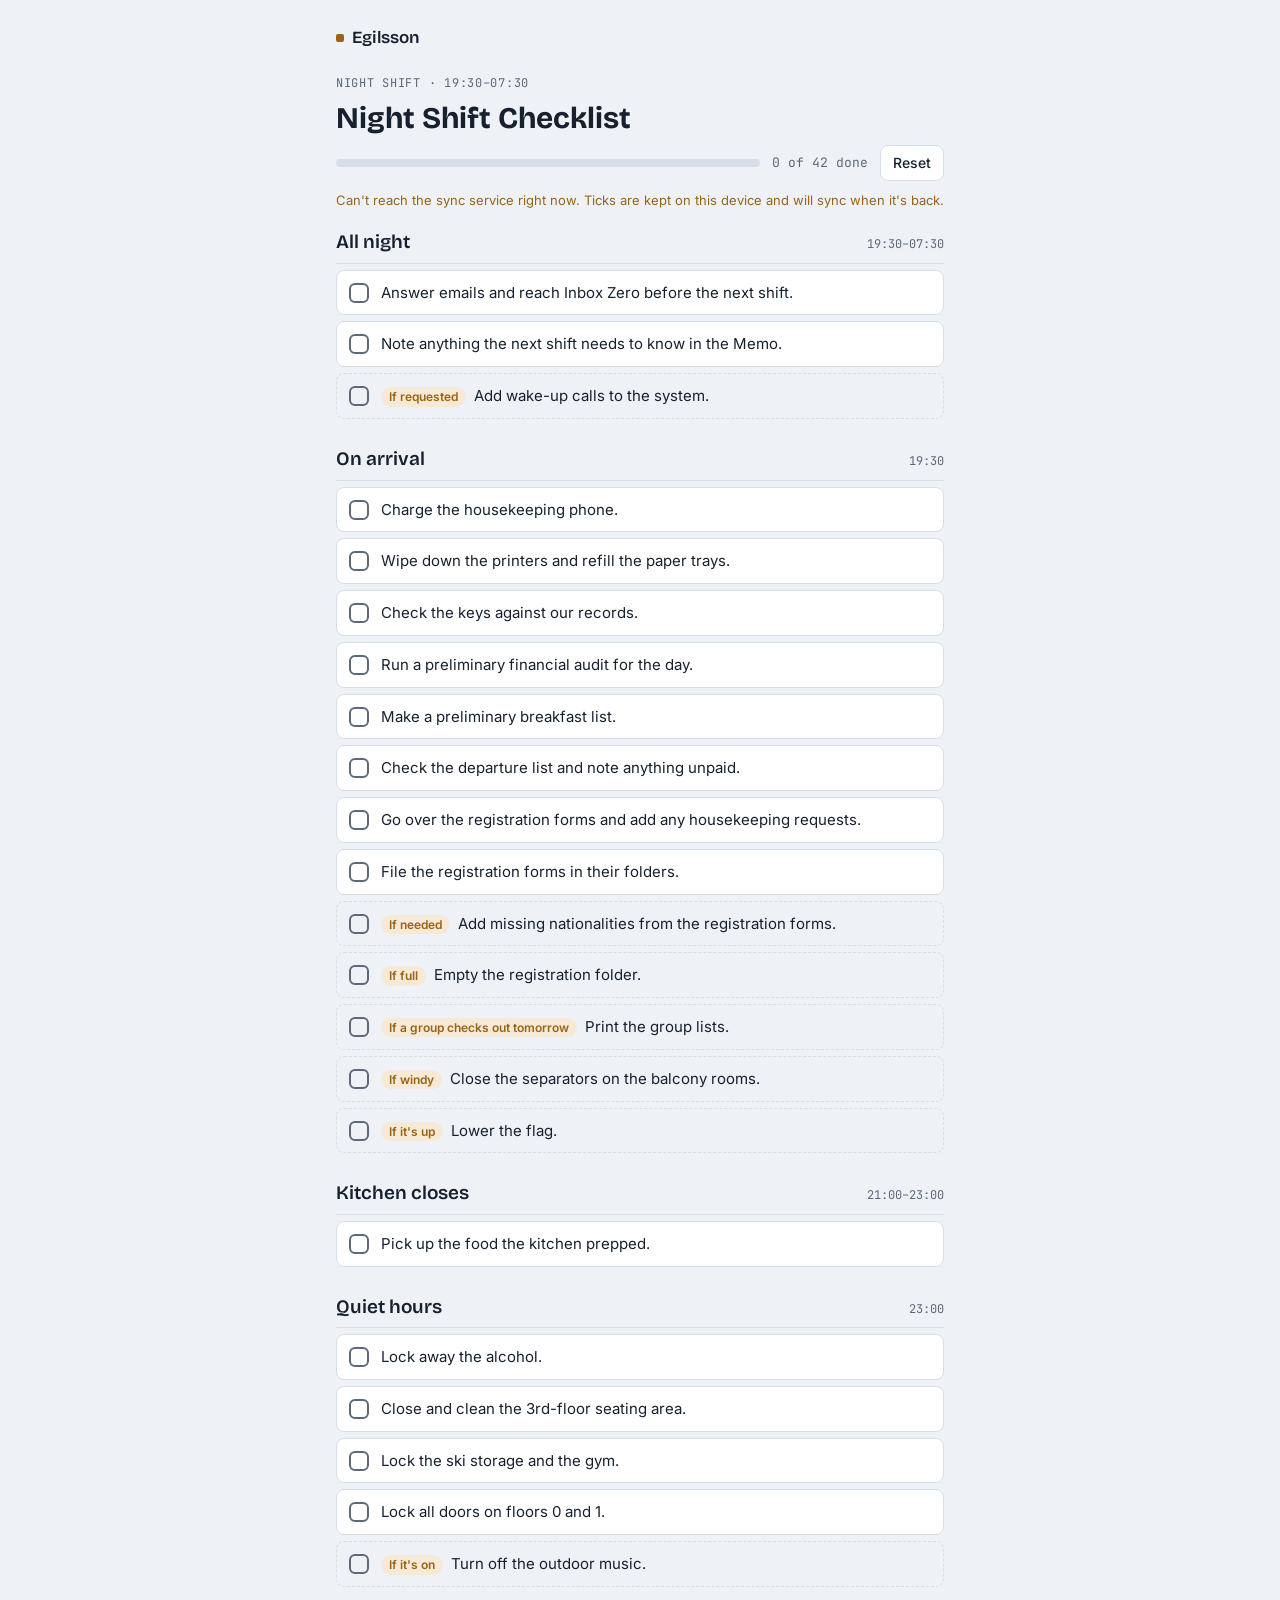
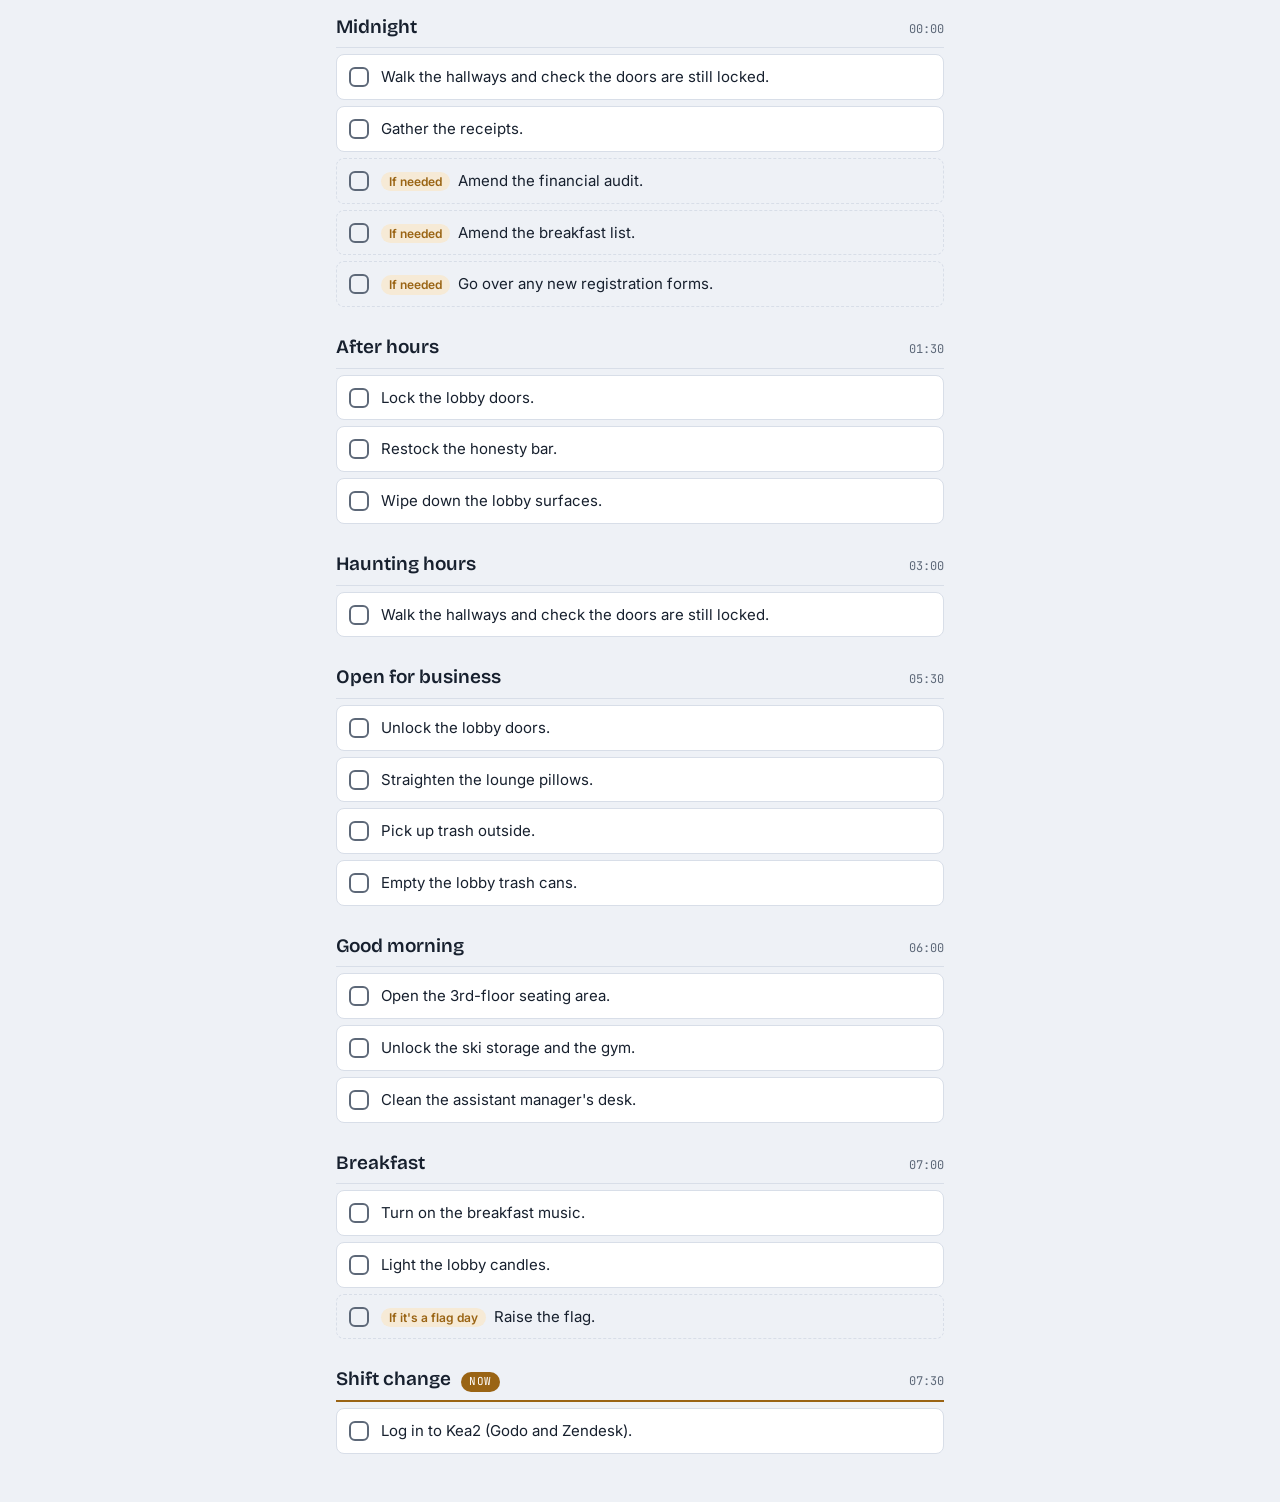
==== checklist/index.html @ 0e67aeb6 "Create index.html" ====
<!doctype html>
<html lang="en">
<head>
<meta charset="utf-8">
<meta name="viewport" content="width=device-width, initial-scale=1, viewport-fit=cover">
<title>Egilsson - Checklist</title>
<meta name="theme-color" content="#eef1f6" media="(prefers-color-scheme: light)">
<meta name="theme-color" content="#0f1521" media="(prefers-color-scheme: dark)">
<link rel="icon" type="image/png" sizes="32x32" href="../assets/favicon-32.png">
<link rel="apple-touch-icon" href="../assets/icon-180.png">
<link rel="manifest" href="../checklist/manifest.webmanifest">
<meta name="apple-mobile-web-app-capable" content="yes">
<meta name="mobile-web-app-capable" content="yes">
<meta name="apple-mobile-web-app-title" content="Checklist">
<meta name="apple-mobile-web-app-status-bar-style" content="default">
<link rel="preconnect" href="https://fonts.googleapis.com">
<link rel="preconnect" href="https://fonts.gstatic.com" crossorigin>
<link rel="stylesheet" href="https://fonts.googleapis.com/css2?family=Bricolage+Grotesque:opsz,wght@12..96,600;12..96,700&family=Inter:wght@400;500;600&family=JetBrains+Mono:wght@500&display=swap">
<link rel="stylesheet" href="../assets/site.css">
<style>
/* One narrow column, the shift read top to bottom by clock time; the all-night tasks pinned first, the current block marked "Now". */
.wrap{display:flex;flex-direction:column;gap:18px}
header{display:flex;flex-direction:column;gap:10px}
.eyebrow{font-family:var(--f-mono);font-size:12px;letter-spacing:.06em;text-transform:uppercase;color:var(--muted)}
h1{font-family:var(--f-display);font-weight:700;font-size:30px;line-height:1.1;margin:0;text-wrap:balance}
.bar{display:flex;align-items:center;gap:12px;flex-wrap:wrap}
.progress{flex:1 1 180px;height:8px;border-radius:99px;background:var(--line);overflow:hidden;min-width:0}
.progress i{display:block;height:100%;width:0;background:var(--done);transition:width .3s}
.count{font-family:var(--f-mono);font-size:13px;color:var(--muted);font-variant-numeric:tabular-nums}
button{font:inherit;cursor:pointer;border-radius:8px}
.reset{border:1px solid var(--line);background:var(--surface);color:var(--fg);padding:7px 12px;font-size:14px;font-weight:500}
.reset.armed{background:var(--accent);border-color:var(--accent);color:var(--on-accent)}
.reset:hover{border-color:var(--accent)}
.reset:focus-visible,.item:focus-visible,.undo:focus-visible,.toggle:focus-visible{outline:2px solid var(--accent);outline-offset:2px}
.note{font-size:13px;color:var(--muted);margin:0}
section{display:flex;flex-direction:column;gap:6px}
main{display:flex;flex-direction:column;gap:26px}
.sec-head{display:flex;align-items:baseline;gap:10px;padding-bottom:7px;border-bottom:1px solid var(--line);flex-wrap:wrap}
.time{font-family:var(--f-mono);font-size:12px;color:var(--muted);font-variant-numeric:tabular-nums;order:3;margin-left:auto}
h2{font-family:var(--f-display);font-weight:600;font-size:19px;margin:0;min-width:0}
.left{font-family:var(--f-mono);font-size:12px;color:var(--muted);font-variant-numeric:tabular-nums}
.pill{font-family:var(--f-mono);font-size:11px;letter-spacing:.05em;text-transform:uppercase;padding:2px 8px;border-radius:99px}
.pill.now{background:var(--accent);color:var(--on-accent)}
.pill.clear{color:var(--done);padding-left:0}
section.is-now .sec-head{border-bottom:2px solid var(--accent)}
.list{display:flex;flex-direction:column;gap:6px;list-style:none;margin:0;padding:0}
.item{display:flex;align-items:flex-start;gap:12px;width:100%;text-align:left;background:var(--surface);border:1px solid var(--line);color:var(--fg);padding:11px 12px;font-size:15px;transition:border-color .15s,background .15s}
.item:hover{border-color:var(--accent)}
.item:hover .box{border-color:var(--accent)}
.item:active{background:var(--accent-soft)}
.item.cond-item{background:transparent;border-style:dashed}
.box{flex:none;width:20px;height:20px;border:2px solid var(--muted);border-radius:6px;margin-top:1px;transition:border-color .15s}
.item .t{min-width:0;display:flex;flex-wrap:wrap;gap:4px 8px;align-items:baseline}
.when{font-size:12px;font-weight:600;color:var(--accent);background:var(--accent-soft);padding:1px 8px;border-radius:99px;white-space:nowrap}
.toggle{align-self:flex-start;background:none;border:0;color:var(--muted);font-size:13px;padding:4px 0;text-decoration:underline;text-underline-offset:3px}
.toggle:hover{color:var(--fg)}
.donelist{display:flex;flex-direction:column;gap:2px;list-style:none;margin:0;padding:0}
.undo{display:flex;gap:10px;align-items:center;width:100%;text-align:left;background:none;border:0;color:var(--muted);padding:6px 12px;font-size:14px}
.undo .tx{text-decoration:line-through}
.undo .chk{color:var(--done);font-weight:600}
.undo:hover .tx{color:var(--fg)}
.note.warn{color:var(--accent)}
.back{margin-bottom:0}
@media (display-mode: standalone){.back{display:none}}
</style>
</head>
<body>
<div class="page narrow wrap">
  <a class="back" href="../">Egilsson</a>
  <header>
    <div class="eyebrow" id="shiftLabel">Night shift · 19:30–07:30</div>
    <h1>Night Shift Checklist</h1>
    <div class="bar">
      <div class="progress" aria-hidden="true"><i id="prog"></i></div>
      <span class="count" id="count">0 of 0 done</span>
      <button class="reset" id="reset" type="button">Reset</button>
    </div>
    <p class="note" id="note">Tick a task and it tucks away. The list clears itself at noon, before your next shift, and syncs across your devices.</p>
  </header>
  <main id="sections"></main>
</div>
<script>
const SECTIONS = [
  {id:"night", time:"19:30–07:30", title:"All night", start:null, items:[
    ["n1","Answer emails and reach Inbox Zero before the next shift."],
    ["n2","Note anything the next shift needs to know in the Memo."],
    ["n3","Add wake-up calls to the system.","If requested"]]},
  {id:"arrival", time:"19:30", title:"On arrival", start:0, items:[
    ["a1","Charge the housekeeping phone."],
    ["a2","Wipe down the printers and refill the paper trays."],
    ["a3","Check the keys against our records."],
    ["a4","Run a preliminary financial audit for the day."],
    ["a5","Make a preliminary breakfast list."],
    ["a7","Check the departure list and note anything unpaid."],
    ["r1","Go over the registration forms and add any housekeeping requests."],
    ["r2","File the registration forms in their folders."],
    ["r3","Add missing nationalities from the registration forms.","If needed"],
    ["r4","Empty the registration folder.","If full"],
    ["a6","Print the group lists.","If a group checks out tomorrow"],
    ["a8","Close the separators on the balcony rooms.","If windy"],
    ["a9","Lower the flag.","If it's up"]]},
  {id:"kitchen", time:"21:00–23:00", title:"Kitchen closes", start:90, items:[
    ["k1","Pick up the food the kitchen prepped."]]},
  {id:"quiet", time:"23:00", title:"Quiet hours", start:210, items:[
    ["q1","Lock away the alcohol."],
    ["q3","Close and clean the 3rd-floor seating area."],
    ["q4","Lock the ski storage and the gym."],
    ["q5","Lock all doors on floors 0 and 1."],
    ["q2","Turn off the outdoor music.","If it's on"]]},
  {id:"midnight", time:"00:00", title:"Midnight", start:270, items:[
    ["m1","Walk the hallways and check the doors are still locked."],
    ["m4","Gather the receipts."],
    ["m2","Amend the financial audit.","If needed"],
    ["m3","Amend the breakfast list.","If needed"],
    ["r5","Go over any new registration forms.","If needed"]]},
  {id:"after", time:"01:30", title:"After hours", start:360, items:[
    ["h1","Lock the lobby doors."],
    ["h2","Restock the honesty bar."],
    ["h3","Wipe down the lobby surfaces."]]},
  {id:"haunting", time:"03:00", title:"Haunting hours", start:450, items:[
    ["w1","Walk the hallways and check the doors are still locked."]]},
  {id:"open", time:"05:30", title:"Open for business", start:600, items:[
    ["o1","Unlock the lobby doors."],
    ["o2","Straighten the lounge pillows."],
    ["o3","Pick up trash outside."],
    ["o4","Empty the lobby trash cans."]]},
  {id:"morning", time:"06:00", title:"Good morning", start:630, items:[
    ["g1","Open the 3rd-floor seating area."],
    ["g2","Unlock the ski storage and the gym."],
    ["g3","Clean the assistant manager's desk."]]},
  {id:"breakfast", time:"07:00", title:"Breakfast", start:690, items:[
    ["b1","Turn on the breakfast music."],
    ["b2","Light the lobby candles."],
    ["b3","Raise the flag.","If it's a flag day"]]},
  {id:"handover", time:"07:30", title:"Shift change", start:720, items:[
    ["s1","Log in to Kea2 (Godo and Zendesk)."]]}
];
const TOTAL = SECTIONS.reduce((n,s)=>n+s.items.length,0);
const LS_KEY = "nightshift-state";
const API = "https://script.google.com/macros/s/AKfycbzateRbeqC5L1fVc7R3T1QxXP9bXJllO6yjn9FuaA_Pwe9DvjR2cG8vaB1r2c2gHyJd/exec";

// A shift runs noon to noon, so the date is that of the evening the shift started.
function shiftKey(d=new Date()){
  const t = new Date(d.getTime() - 12*3600e3);
  return t.getFullYear()+"-"+String(t.getMonth()+1).padStart(2,"0")+"-"+String(t.getDate()).padStart(2,"0");
}
function shiftMinutes(d=new Date()){ return ((d.getHours()*60+d.getMinutes()) - 1170 + 1440) % 1440; }

let state = {shift: shiftKey(), done:{}};
let dbRef = null, readOnly = false, openDone = {};

function current(){ return state.shift === shiftKey() ? state.done : {}; }

function render(){
  const done = current();
  const m = shiftMinutes();
  let nowId = null;
  if (m <= 750) for (const s of SECTIONS) if (s.start !== null && s.start <= m) nowId = s.id;
  const host = document.getElementById("sections");
  host.innerHTML = "";
  let count = 0;
  for (const s of SECTIONS){
    const sec = document.createElement("section");
    if (s.id === nowId) sec.className = "is-now";
    const left = s.items.filter(([id]) => !done[id]);
    const fin = s.items.filter(([id]) => done[id]);
    count += fin.length;
    const head = document.createElement("div"); head.className = "sec-head";
    head.innerHTML = `<h2></h2><span class="time"></span>`;
    head.querySelector(".time").textContent = s.time;
    head.querySelector("h2").textContent = s.title;
    if (s.id === nowId){ const p=document.createElement("span"); p.className="pill now"; p.textContent="Now"; head.append(p); }
    if (!left.length){ const p=document.createElement("span"); p.className="pill clear"; p.textContent="✓ All done"; head.append(p); }
    else if (fin.length){ const p=document.createElement("span"); p.className="left"; p.textContent=left.length+" left"; head.append(p); }
    sec.append(head);
    if (left.length){
      const ul = document.createElement("ul"); ul.className = "list";
      for (const [id, text, cond] of left){
        const li = document.createElement("li");
        const b = document.createElement("button"); b.type="button"; b.className="item"; b.disabled = readOnly;
        b.innerHTML = `<span class="box" aria-hidden="true"></span><span class="t"></span>`;
        const t = b.querySelector(".t");
        if (cond){ b.classList.add("cond-item"); const c=document.createElement("span"); c.className="when"; c.textContent=cond; t.append(c); }
        const tx=document.createElement("span"); tx.textContent=text; t.append(tx);
        b.setAttribute("aria-label", "Mark done: "+(cond?cond+": ":"")+text);
        b.onclick = () => toggle(id, true);
        li.append(b); ul.append(li);
      }
      sec.append(ul);
    }
    if (fin.length){
      const t = document.createElement("button"); t.type="button"; t.className="toggle";
      t.textContent = (openDone[s.id] ? "Hide" : "Show") + " " + fin.length + " done";
      t.onclick = () => { openDone[s.id] = !openDone[s.id]; render(); };
      sec.append(t);
      if (openDone[s.id]){
        const ul = document.createElement("ul"); ul.className = "donelist";
        for (const [id, text, cond] of fin){
          const li = document.createElement("li");
          const b = document.createElement("button"); b.type="button"; b.className="undo"; b.disabled = readOnly;
          b.innerHTML = `<span class="chk">✓</span><span class="tx"></span>`;
          b.lastChild.textContent = (cond ? cond+": " : "") + text;
          b.title = "Tap to put it back";
          b.onclick = () => toggle(id, false);
          li.append(b); ul.append(li);
        }
        sec.append(ul);
      }
    }
    host.append(sec);
  }
  document.getElementById("count").textContent = count + " of " + TOTAL + " done";
  document.getElementById("prog").style.width = (count/TOTAL*100) + "%";
}

// Writes: one at a time, latest state wins. The shared copy lives in the Google Apps Script.
let writing = false, pending = false, lastJson = "";
async function save(){
  try { localStorage.setItem(LS_KEY, JSON.stringify(state)); } catch(e){}
  if (writing){ pending = true; return; }
  writing = true;
  const body = JSON.stringify({shift: state.shift, done: state.done});
  try {
    const r = await fetch(API, {method:"POST", headers:{"Content-Type":"text/plain;charset=utf-8"}, body});
    if (r.ok) { lastJson = body; setOffline(false); } else setOffline(true);
  } catch(e){ setOffline(true); }
  writing = false;
  if (pending){ pending = false; save(); }
}
function toggle(id, on){
  const key = shiftKey();
  const done = state.shift === key ? {...state.done} : {};
  if (on) done[id] = true; else delete done[id];
  state = {shift:key, done};
  render(); save();
}

const resetBtn = document.getElementById("reset");
let armTimer = null;
resetBtn.onclick = () => {
  if (!resetBtn.classList.contains("armed")){
    resetBtn.classList.add("armed"); resetBtn.textContent = "Tap again to reset";
    armTimer = setTimeout(disarm, 4000); return;
  }
  disarm();
  state = {shift: shiftKey(), done:{}}; openDone = {};
  render(); save();
};
function disarm(){ clearTimeout(armTimer); resetBtn.classList.remove("armed"); resetBtn.textContent = "Reset"; }

const note = document.getElementById("note"), noteText = note.textContent;
function setOffline(off){ note.textContent = off ? "Can't reach the sync service right now. Ticks are kept on this device and will sync when it's back." : noteText; note.classList.toggle("warn", off); }

// Start from this device's copy, then take the shared one and check it every 20 s.
try { const s = JSON.parse(localStorage.getItem(LS_KEY)); if (s && s.done) state = s; } catch(e){}
render();
setInterval(render, 60000);

function apply(s){
  if (!s || !s.shift) return;
  const j = JSON.stringify({shift: s.shift, done: s.done || {}});
  if (j === lastJson) return;
  lastJson = j;
  state = {shift: s.shift || shiftKey(), done: {...(s.done||{})}};
  try { localStorage.setItem(LS_KEY, JSON.stringify(state)); } catch(e){}
  render();
}
async function pull(){
  if (writing || pending) return;
  try {
    const r = await fetch(API + "?api=state", {cache:"no-store"});
    if (!r.ok) throw 0;
    const s = await r.json();
    if (!writing && !pending) apply(s);
    setOffline(false);
  } catch(e){ setOffline(true); }
}
pull();
setInterval(pull, 20000);
document.addEventListener("visibilitychange", () => { if (!document.hidden) pull(); });
</script>
</body>
</html>
---- assets/site.css ----
/* egilsson.me: one set of tokens for every page. Deep navy and brass in the dark, paper and bronze in the light. */
:root{
  --bg:#eef1f6; --surface:#ffffff; --surface2:#f6f8fb; --fg:#17202e; --fg2:#3a4556; --muted:#5d6878; --line:#d8dee8;
  --accent:#9a6414; --accent-2:#7e510f; --accent-soft:#f6ead6; --on-accent:#ffffff; --done:#2f7a55;
  --feat-a:#e8b25d; --feat-b:#c98a2c; --on-feat:#1a1205;
  --f-display:"Bricolage Grotesque","Segoe UI",system-ui,sans-serif;
  --f-body:"Inter",system-ui,-apple-system,sans-serif;
  --f-mono:"JetBrains Mono",ui-monospace,Menlo,monospace;
  color-scheme:light;
}
@media (prefers-color-scheme: dark){:root{
  --bg:#0f1521; --surface:#172030; --surface2:#1b2638; --fg:#e6eaf1; --fg2:#c3cad6; --muted:#97a2b4; --line:#273246;
  --accent:#e0a64e; --accent-2:#c98a2c; --accent-soft:#2f2717; --on-accent:#1a1205; --done:#6cc596;
  color-scheme:dark}}
*{box-sizing:border-box}
html{-webkit-text-size-adjust:100%}
body{margin:0;background:var(--bg);color:var(--fg);font-family:var(--f-body);font-size:15px;line-height:1.45;min-height:100vh;min-height:100dvh}
a{color:inherit}
.page{max-width:880px;margin:0 auto;
  padding-top:max(20px, env(safe-area-inset-top, 0px));
  padding-bottom:max(48px, env(safe-area-inset-bottom, 0px));
  padding-left:max(16px, env(safe-area-inset-left, 0px));
  padding-right:max(16px, env(safe-area-inset-right, 0px))}
.page.narrow{max-width:640px}
.back{display:inline-flex;align-items:center;gap:8px;font-family:var(--f-display);font-weight:600;font-size:17px;text-decoration:none;color:var(--fg);padding:6px 0;margin-bottom:18px}
.back::before{content:"";width:8px;height:8px;border-radius:2px;background:var(--accent)}
.back:hover{color:var(--accent)}
:focus-visible{outline:2px solid var(--accent);outline-offset:2px}
@media (prefers-reduced-motion: reduce){*{transition:none!important}}
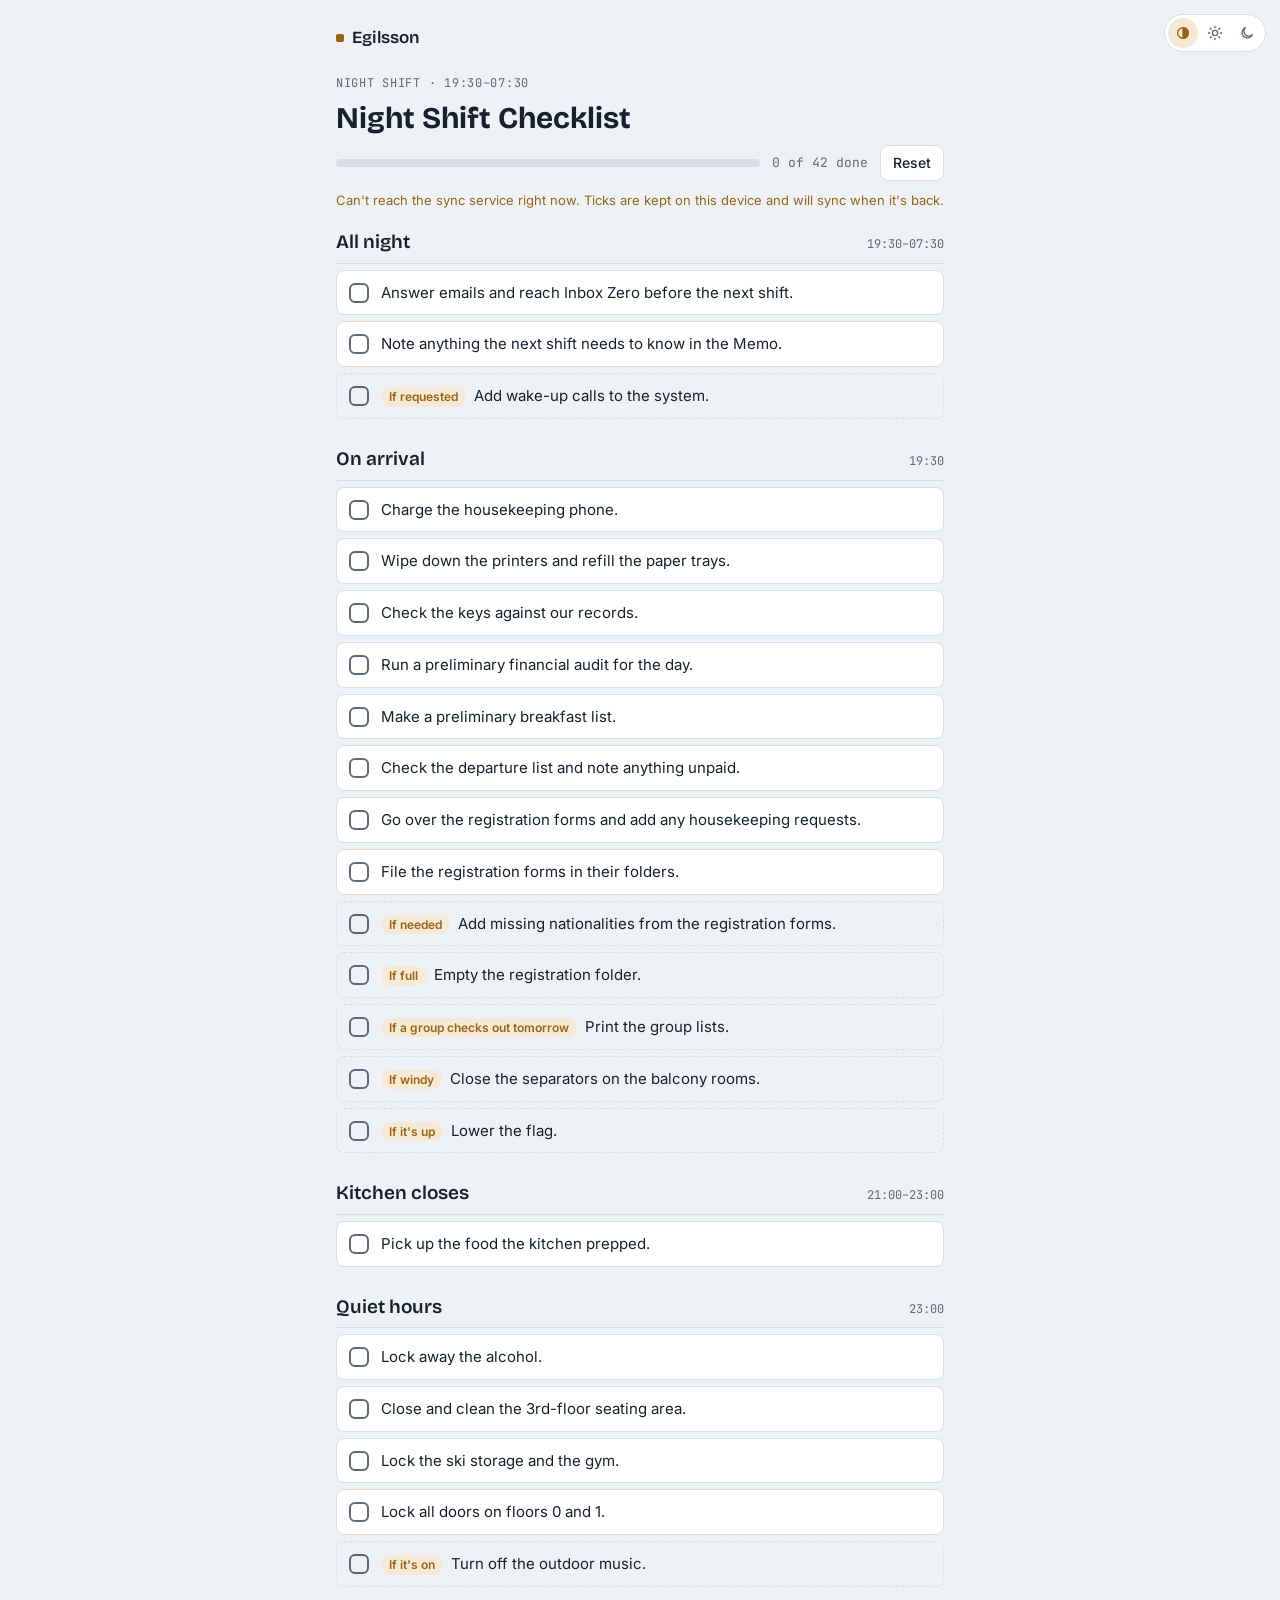
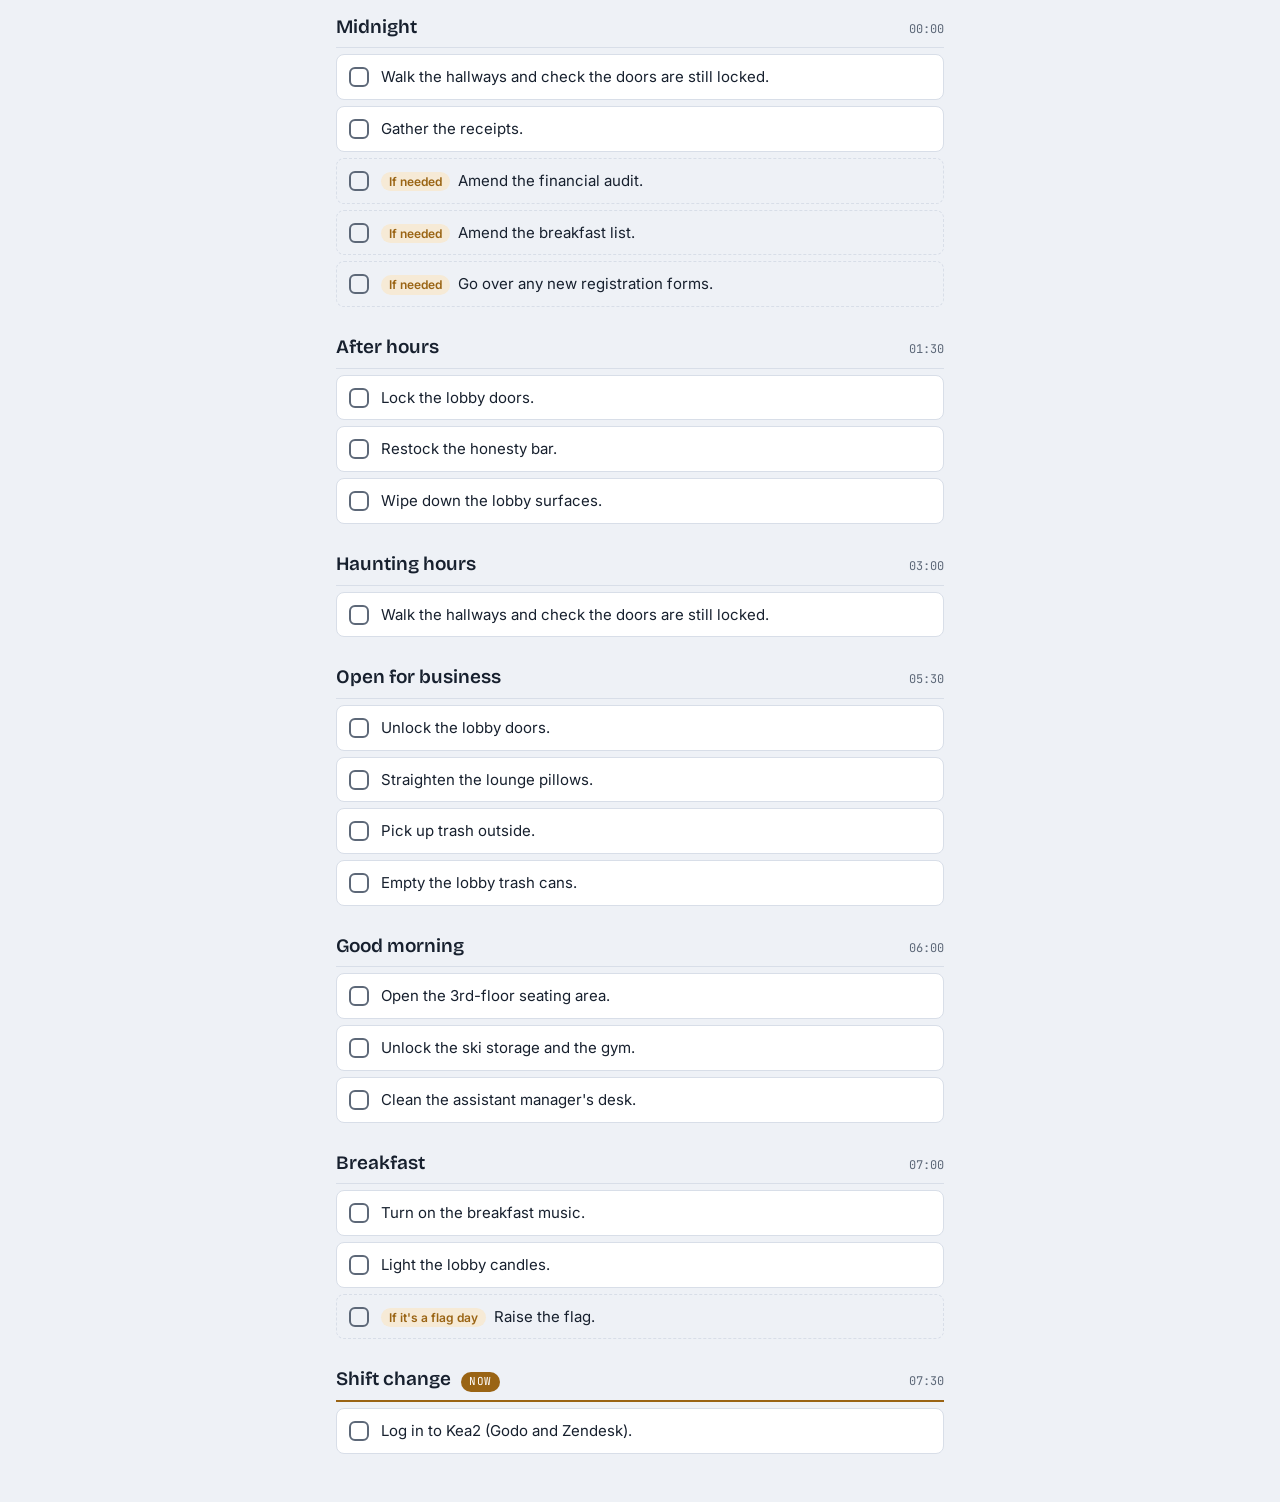
==== commit 1c3d5514: "Add Auto/Light/Dark theme switch on every page; trim checklist note Co-Authored-By: Claude Opus 5.5 " ====
--- a/checklist/index.html
+++ b/checklist/index.html
@@ -17,6 +17,7 @@
 <link rel="preconnect" href="https://fonts.gstatic.com" crossorigin>
 <link rel="stylesheet" href="https://fonts.googleapis.com/css2?family=Bricolage+Grotesque:opsz,wght@12..96,600;12..96,700&family=Inter:wght@400;500;600&family=JetBrains+Mono:wght@500&display=swap">
 <link rel="stylesheet" href="../assets/site.css">
+<script src="../assets/theme.js"></script>
 <style>
 /* One narrow column, the shift read top to bottom by clock time; the all-night tasks pinned first, the current block marked "Now". */
 .wrap{display:flex;flex-direction:column;gap:18px}
@@ -75,7 +76,7 @@
       <span class="count" id="count">0 of 0 done</span>
       <button class="reset" id="reset" type="button">Reset</button>
     </div>
-    <p class="note" id="note">Tick a task and it tucks away. The list clears itself at noon, before your next shift, and syncs across your devices.</p>
+    <p class="note" id="note">Tick a task and it tucks away. The list clears itself at noon and syncs across devices.</p>
   </header>
   <main id="sections"></main>
 </div>
--- a/assets/site.css
+++ b/assets/site.css
@@ -8,10 +8,15 @@
   --f-mono:"JetBrains Mono",ui-monospace,Menlo,monospace;
   color-scheme:light;
 }
-@media (prefers-color-scheme: dark){:root{
+@media (prefers-color-scheme: dark){:root:not([data-theme="light"]){
   --bg:#0f1521; --surface:#172030; --surface2:#1b2638; --fg:#e6eaf1; --fg2:#c3cad6; --muted:#97a2b4; --line:#273246;
   --accent:#e0a64e; --accent-2:#c98a2c; --accent-soft:#2f2717; --on-accent:#1a1205; --done:#6cc596;
   color-scheme:dark}}
+:root[data-theme="dark"]{
+  --bg:#0f1521; --surface:#172030; --surface2:#1b2638; --fg:#e6eaf1; --fg2:#c3cad6; --muted:#97a2b4; --line:#273246;
+  --accent:#e0a64e; --accent-2:#c98a2c; --accent-soft:#2f2717; --on-accent:#1a1205; --done:#6cc596;
+  color-scheme:dark}
+:root[data-theme="light"]{color-scheme:light}
 *{box-sizing:border-box}
 html{-webkit-text-size-adjust:100%}
 body{margin:0;background:var(--bg);color:var(--fg);font-family:var(--f-body);font-size:15px;line-height:1.45;min-height:100vh;min-height:100dvh}
@@ -27,3 +32,10 @@
 .back:hover{color:var(--accent)}
 :focus-visible{outline:2px solid var(--accent);outline-offset:2px}
 @media (prefers-reduced-motion: reduce){*{transition:none!important}}
+
+/* Theme switch: Auto / Light / Dark, pinned top right on every page */
+.theme-switch{position:fixed;z-index:50;top:max(14px, env(safe-area-inset-top, 0px));right:max(14px, env(safe-area-inset-right, 0px));display:flex;gap:2px;padding:3px;border:1px solid var(--line);border-radius:999px;background:var(--surface)}
+.theme-switch button{display:grid;place-items:center;width:30px;height:30px;padding:0;border:0;border-radius:999px;background:none;color:var(--muted);cursor:pointer;transition:background .15s,color .15s}
+.theme-switch button:hover{color:var(--fg)}
+.theme-switch button[aria-pressed="true"]{background:var(--accent-soft);color:var(--accent)}
+.theme-switch svg{width:16px;height:16px}
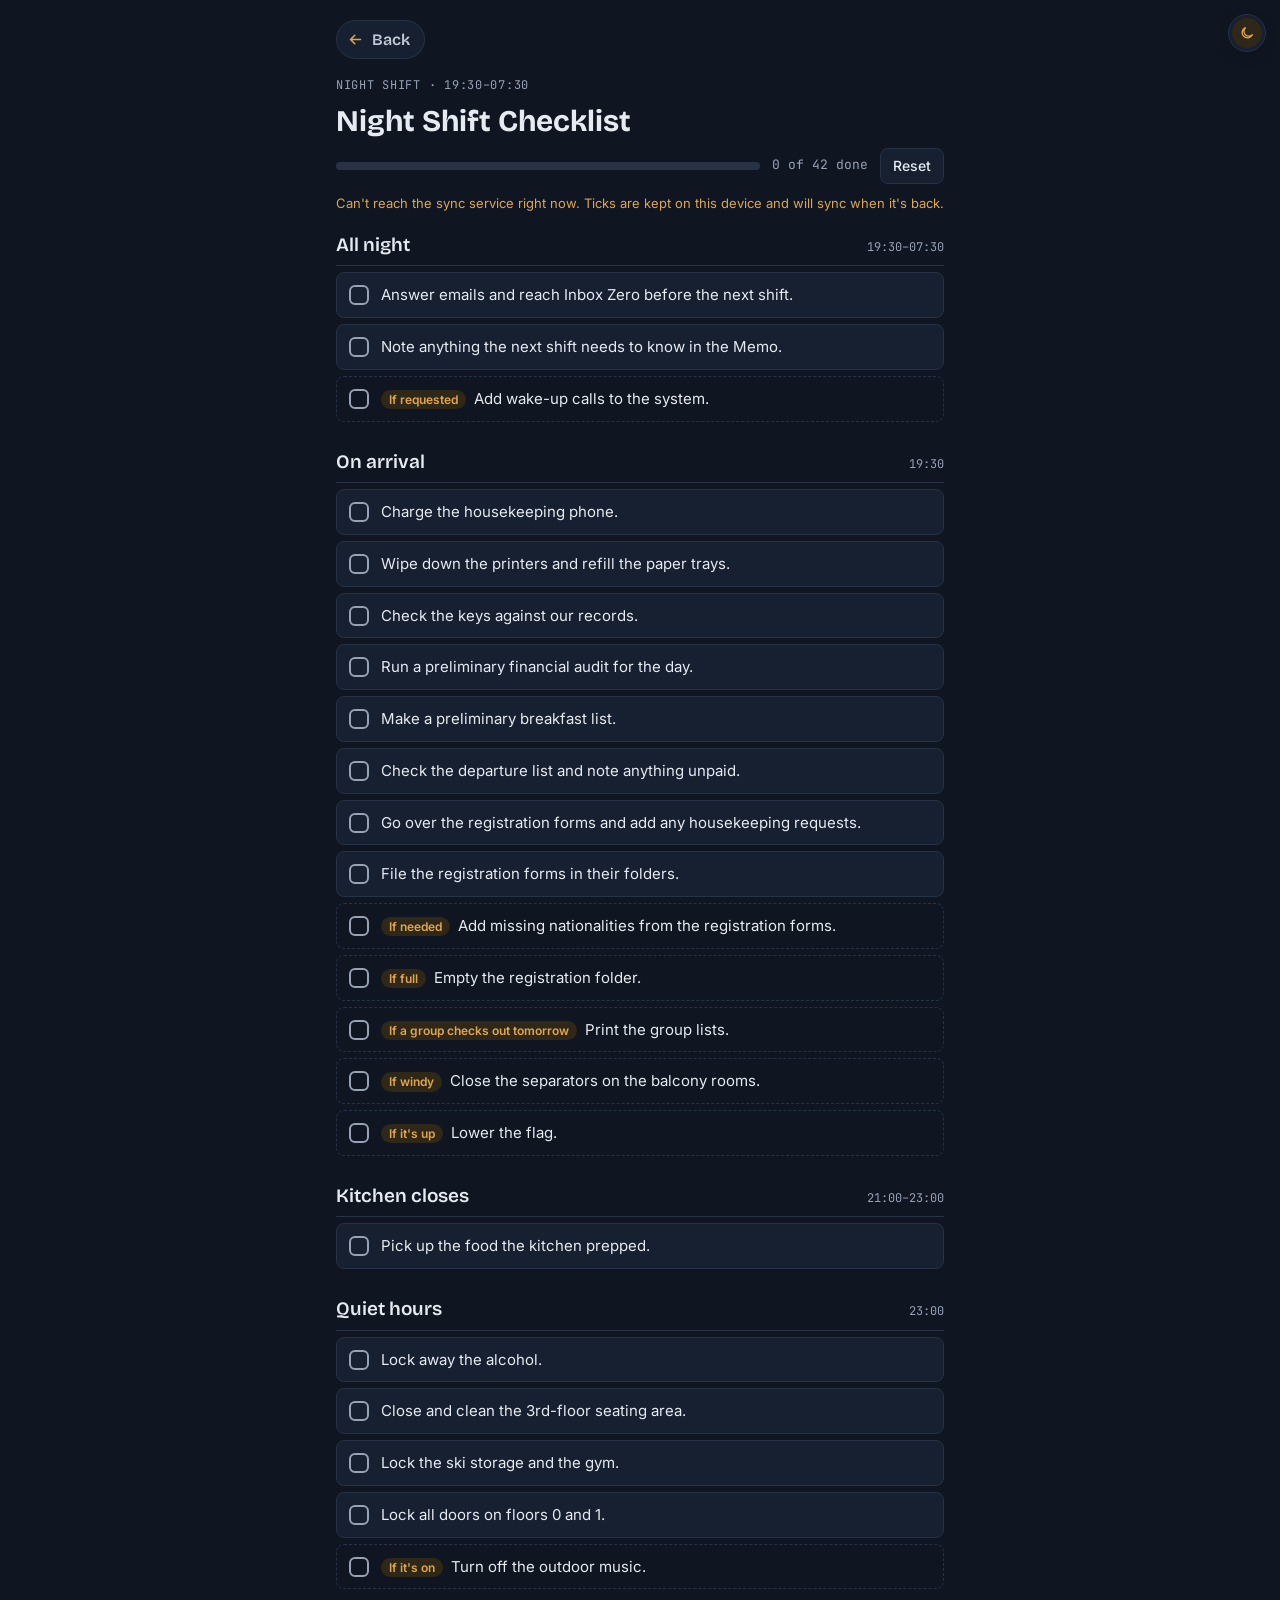
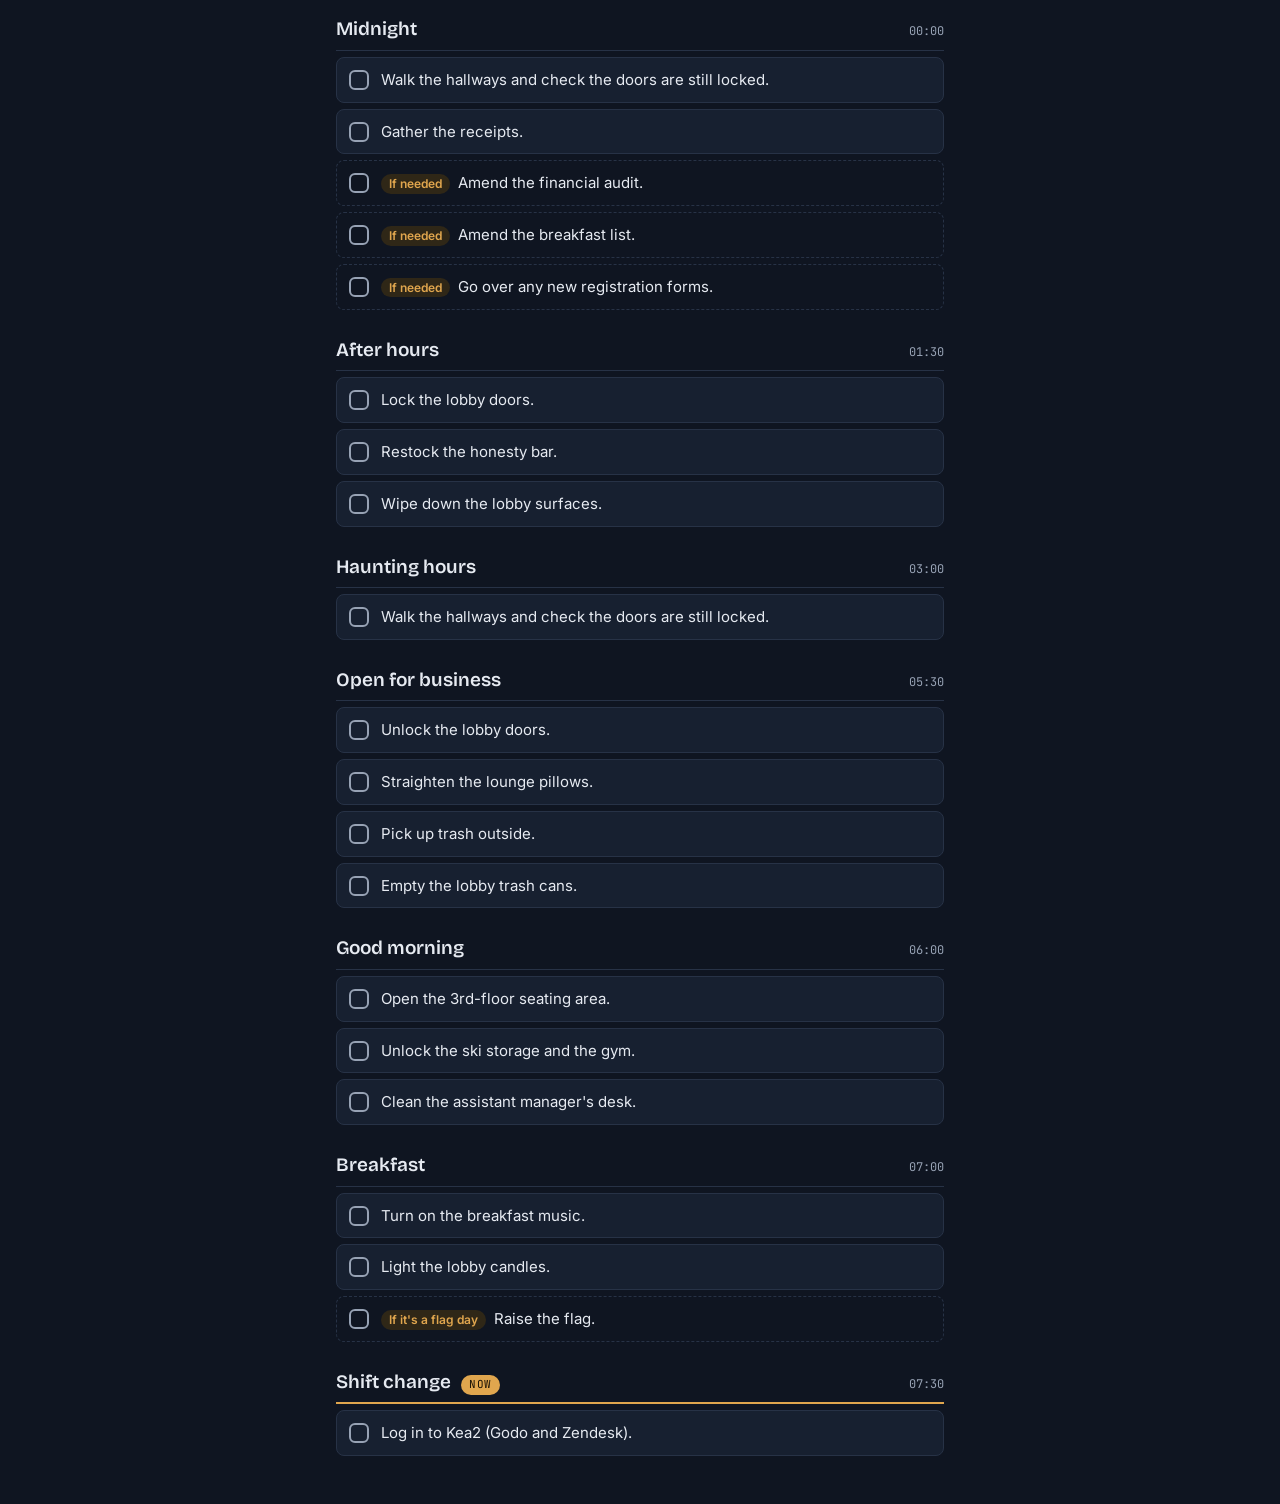
==== commit 13f9f48d: "Dark by default for new visitors; replace sub-page Egilsson link with styled Back button Co-Authored" ====
--- a/checklist/index.html
+++ b/checklist/index.html
@@ -67,7 +67,7 @@
 </head>
 <body>
 <div class="page narrow wrap">
-  <a class="back" href="../">Egilsson</a>
+  <a class="back" href="../" aria-label="Back to home"><svg viewBox="0 0 24 24" fill="none" stroke="currentColor" stroke-width="2.2" stroke-linecap="round" stroke-linejoin="round" aria-hidden="true"><path d="M19 12H5M11 6l-6 6 6 6"/></svg>Back</a>
   <header>
     <div class="eyebrow" id="shiftLabel">Night shift · 19:30–07:30</div>
     <h1>Night Shift Checklist</h1>
--- a/assets/site.css
+++ b/assets/site.css
@@ -27,15 +27,19 @@
   padding-left:max(16px, env(safe-area-inset-left, 0px));
   padding-right:max(16px, env(safe-area-inset-right, 0px))}
 .page.narrow{max-width:640px}
-.back{display:inline-flex;align-items:center;gap:8px;font-family:var(--f-display);font-weight:600;font-size:17px;text-decoration:none;color:var(--fg);padding:6px 0;margin-bottom:18px}
-.back::before{content:"";width:8px;height:8px;border-radius:2px;background:var(--accent)}
-.back:hover{color:var(--accent)}
+.back{display:inline-flex;align-self:flex-start;align-items:center;gap:8px;font-family:var(--f-display);font-weight:600;font-size:16px;text-decoration:none;color:var(--fg2);padding:7px 14px 7px 10px;margin-bottom:18px;border:1px solid var(--line);border-radius:999px;background:var(--surface);transition:color .15s,border-color .15s}
+.back svg{width:17px;height:17px;color:var(--accent);transition:transform .2s ease}
+.back:hover{color:var(--fg);border-color:var(--accent)}
+.back:hover svg{transform:translateX(-3px)}
 :focus-visible{outline:2px solid var(--accent);outline-offset:2px}
 @media (prefers-reduced-motion: reduce){*{transition:none!important}}
 
-/* Theme switch: Auto / Light / Dark, pinned top right on every page */
-.theme-switch{position:fixed;z-index:50;top:max(14px, env(safe-area-inset-top, 0px));right:max(14px, env(safe-area-inset-right, 0px));display:flex;gap:2px;padding:3px;border:1px solid var(--line);border-radius:999px;background:var(--surface)}
-.theme-switch button{display:grid;place-items:center;width:30px;height:30px;padding:0;border:0;border-radius:999px;background:none;color:var(--muted);cursor:pointer;transition:background .15s,color .15s}
+/* Theme switch: shows the current choice, widens to Auto / Light / Dark on hover, focus or tap */
+.theme-switch{position:fixed;z-index:50;top:max(14px, env(safe-area-inset-top, 0px));right:max(14px, env(safe-area-inset-right, 0px));display:flex;padding:3px;border:1px solid var(--line);border-radius:999px;background:var(--surface);box-shadow:0 4px 14px rgba(0,0,0,.08)}
+.theme-switch button{display:grid;place-items:center;width:30px;height:30px;padding:0;border:0;border-radius:999px;background:none;color:var(--muted);cursor:pointer;overflow:hidden;transition:width .2s ease,opacity .15s ease,background .15s,color .15s}
+.theme-switch button:not([aria-pressed="true"]){width:0;opacity:0;pointer-events:none}
+.theme-switch.open button,.theme-switch:has(:focus-visible) button{width:30px;opacity:1;pointer-events:auto}
+@media (hover: hover){.theme-switch:hover button{width:30px;opacity:1;pointer-events:auto}}
 .theme-switch button:hover{color:var(--fg)}
 .theme-switch button[aria-pressed="true"]{background:var(--accent-soft);color:var(--accent)}
-.theme-switch svg{width:16px;height:16px}
+.theme-switch svg{flex:none;width:16px;height:16px}
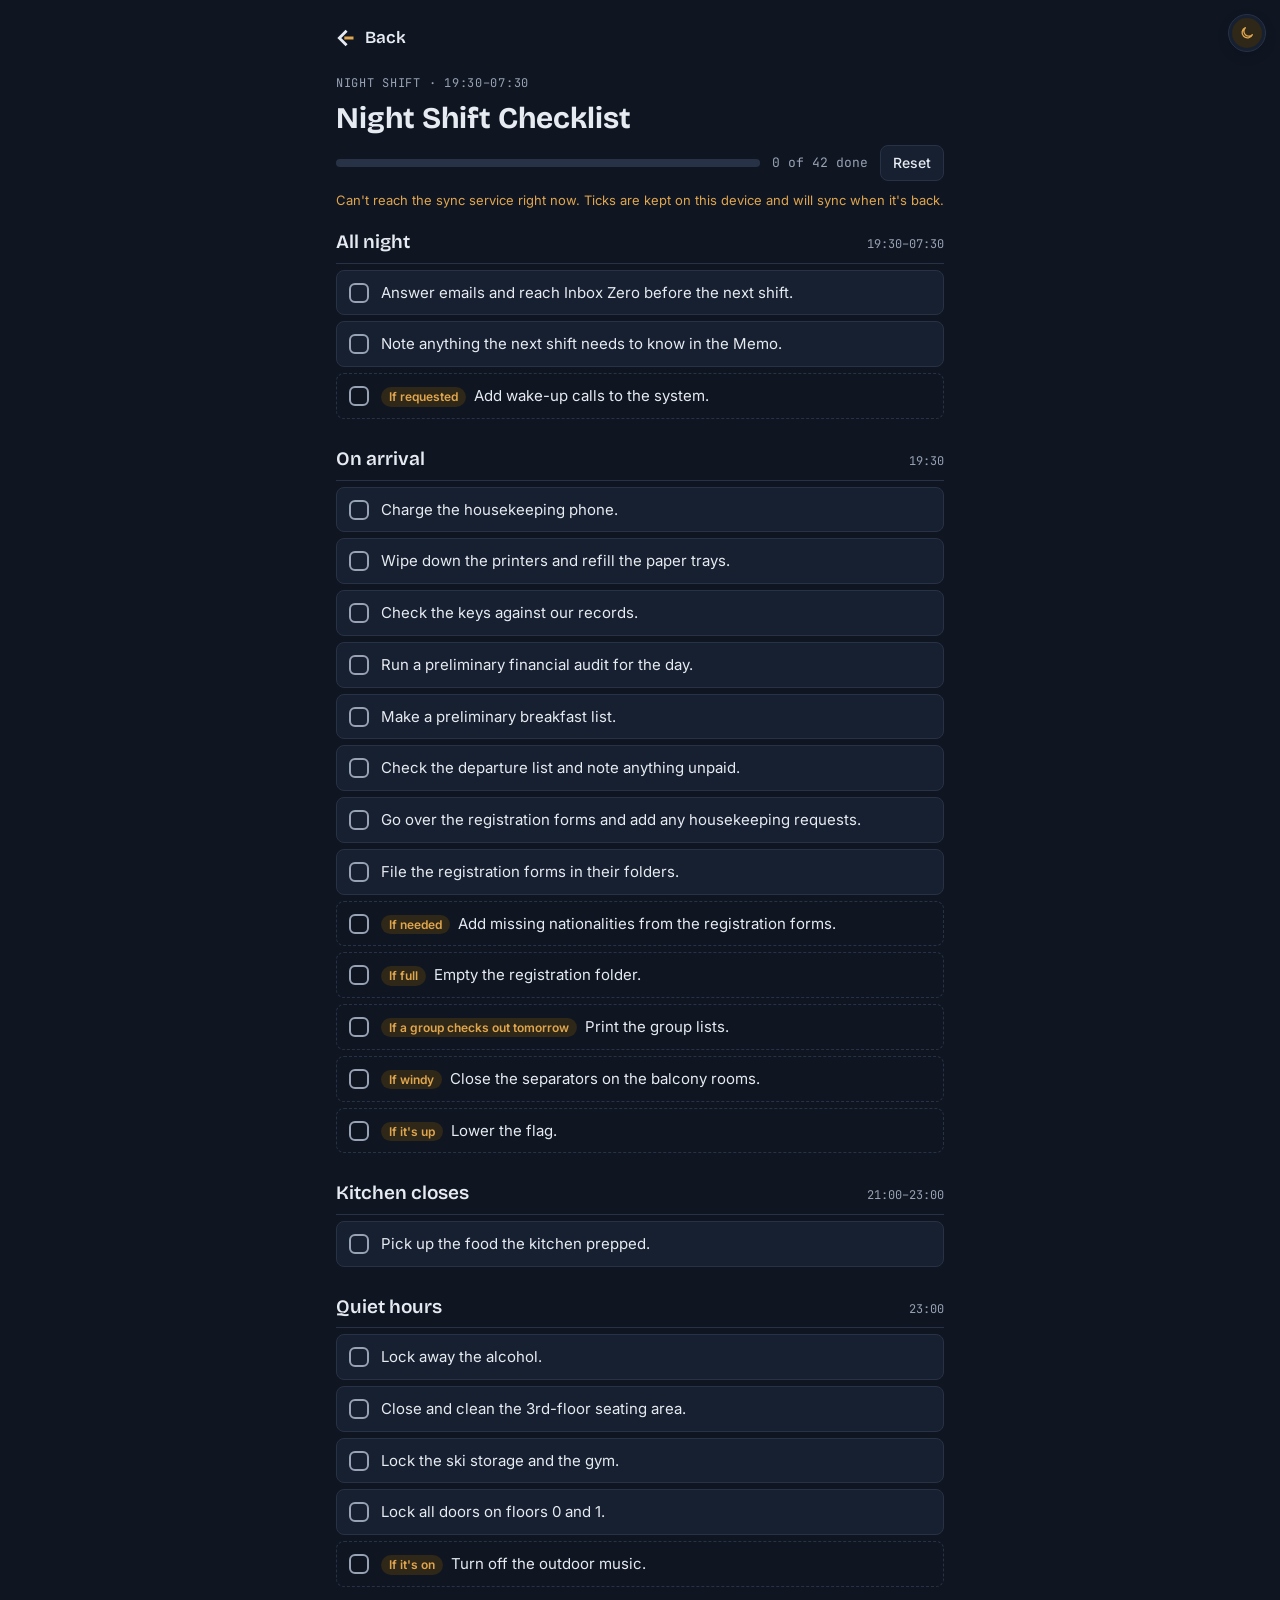
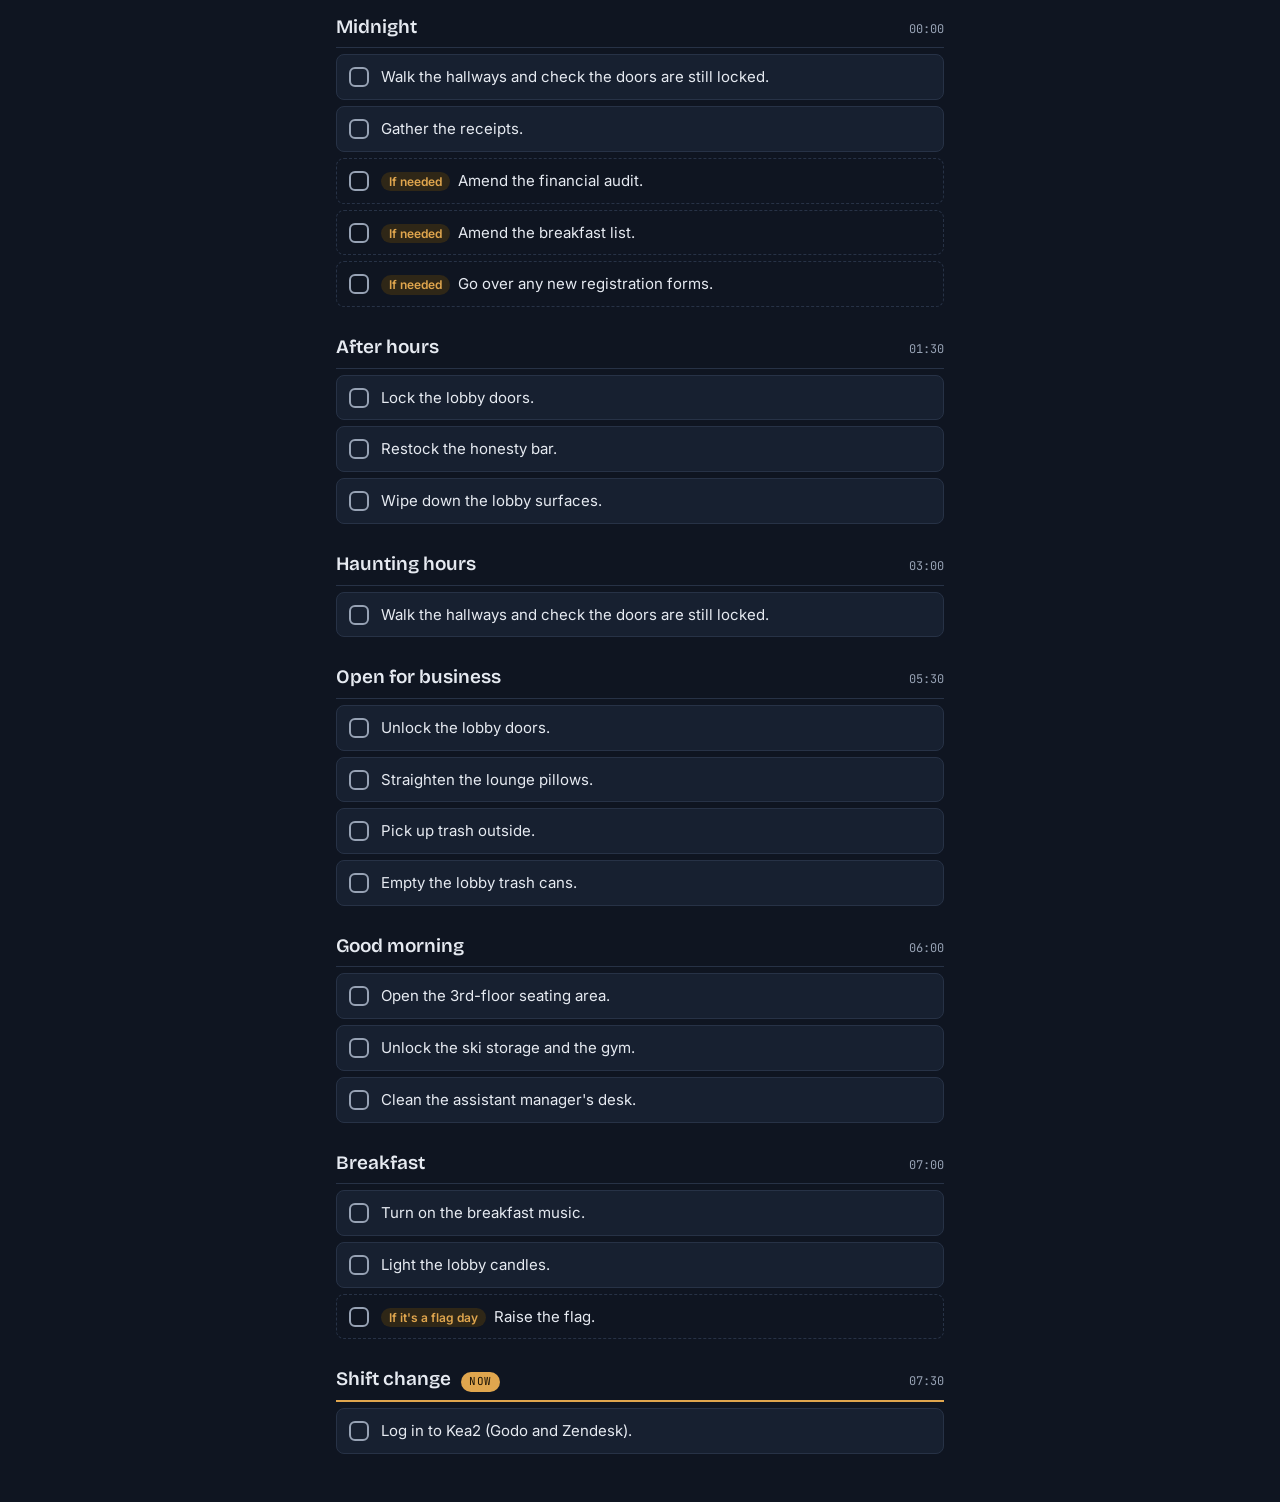
==== commit 04efd65f: "Back link: drop pill box, logo-style arrow (white chevron, amber bar) Co-Authored-By: Claude Opus 5." ====
--- a/checklist/index.html
+++ b/checklist/index.html
@@ -67,7 +67,7 @@
 </head>
 <body>
 <div class="page narrow wrap">
-  <a class="back" href="../" aria-label="Back to home"><svg viewBox="0 0 24 24" fill="none" stroke="currentColor" stroke-width="2.2" stroke-linecap="round" stroke-linejoin="round" aria-hidden="true"><path d="M19 12H5M11 6l-6 6 6 6"/></svg>Back</a>
+  <a class="back" href="../" aria-label="Back to home"><svg viewBox="0 0 24 24" aria-hidden="true"><path class="chev" d="M11.5 4.5 4 12l7.5 7.5" fill="none" stroke-width="3.4" stroke-linecap="square" stroke-linejoin="miter"/><rect class="dash" x="10" y="10.2" width="11" height="3.6"/></svg>Back</a>
   <header>
     <div class="eyebrow" id="shiftLabel">Night shift · 19:30–07:30</div>
     <h1>Night Shift Checklist</h1>
--- a/assets/site.css
+++ b/assets/site.css
@@ -27,10 +27,12 @@
   padding-left:max(16px, env(safe-area-inset-left, 0px));
   padding-right:max(16px, env(safe-area-inset-right, 0px))}
 .page.narrow{max-width:640px}
-.back{display:inline-flex;align-self:flex-start;align-items:center;gap:8px;font-family:var(--f-display);font-weight:600;font-size:16px;text-decoration:none;color:var(--fg2);padding:7px 14px 7px 10px;margin-bottom:18px;border:1px solid var(--line);border-radius:999px;background:var(--surface);transition:color .15s,border-color .15s}
-.back svg{width:17px;height:17px;color:var(--accent);transition:transform .2s ease}
-.back:hover{color:var(--fg);border-color:var(--accent)}
-.back:hover svg{transform:translateX(-3px)}
+.back{display:inline-flex;align-self:flex-start;align-items:center;gap:9px;font-family:var(--f-display);font-weight:600;font-size:17px;text-decoration:none;color:var(--fg);padding:6px 0;margin-bottom:18px}
+.back svg{width:20px;height:20px;overflow:visible}
+.back .chev{stroke:var(--fg)}
+.back .dash{fill:var(--accent);transition:transform .2s ease}
+.back:hover .dash{transform:translateX(-3px)}
+.back:hover{color:var(--accent)}
 :focus-visible{outline:2px solid var(--accent);outline-offset:2px}
 @media (prefers-reduced-motion: reduce){*{transition:none!important}}
 
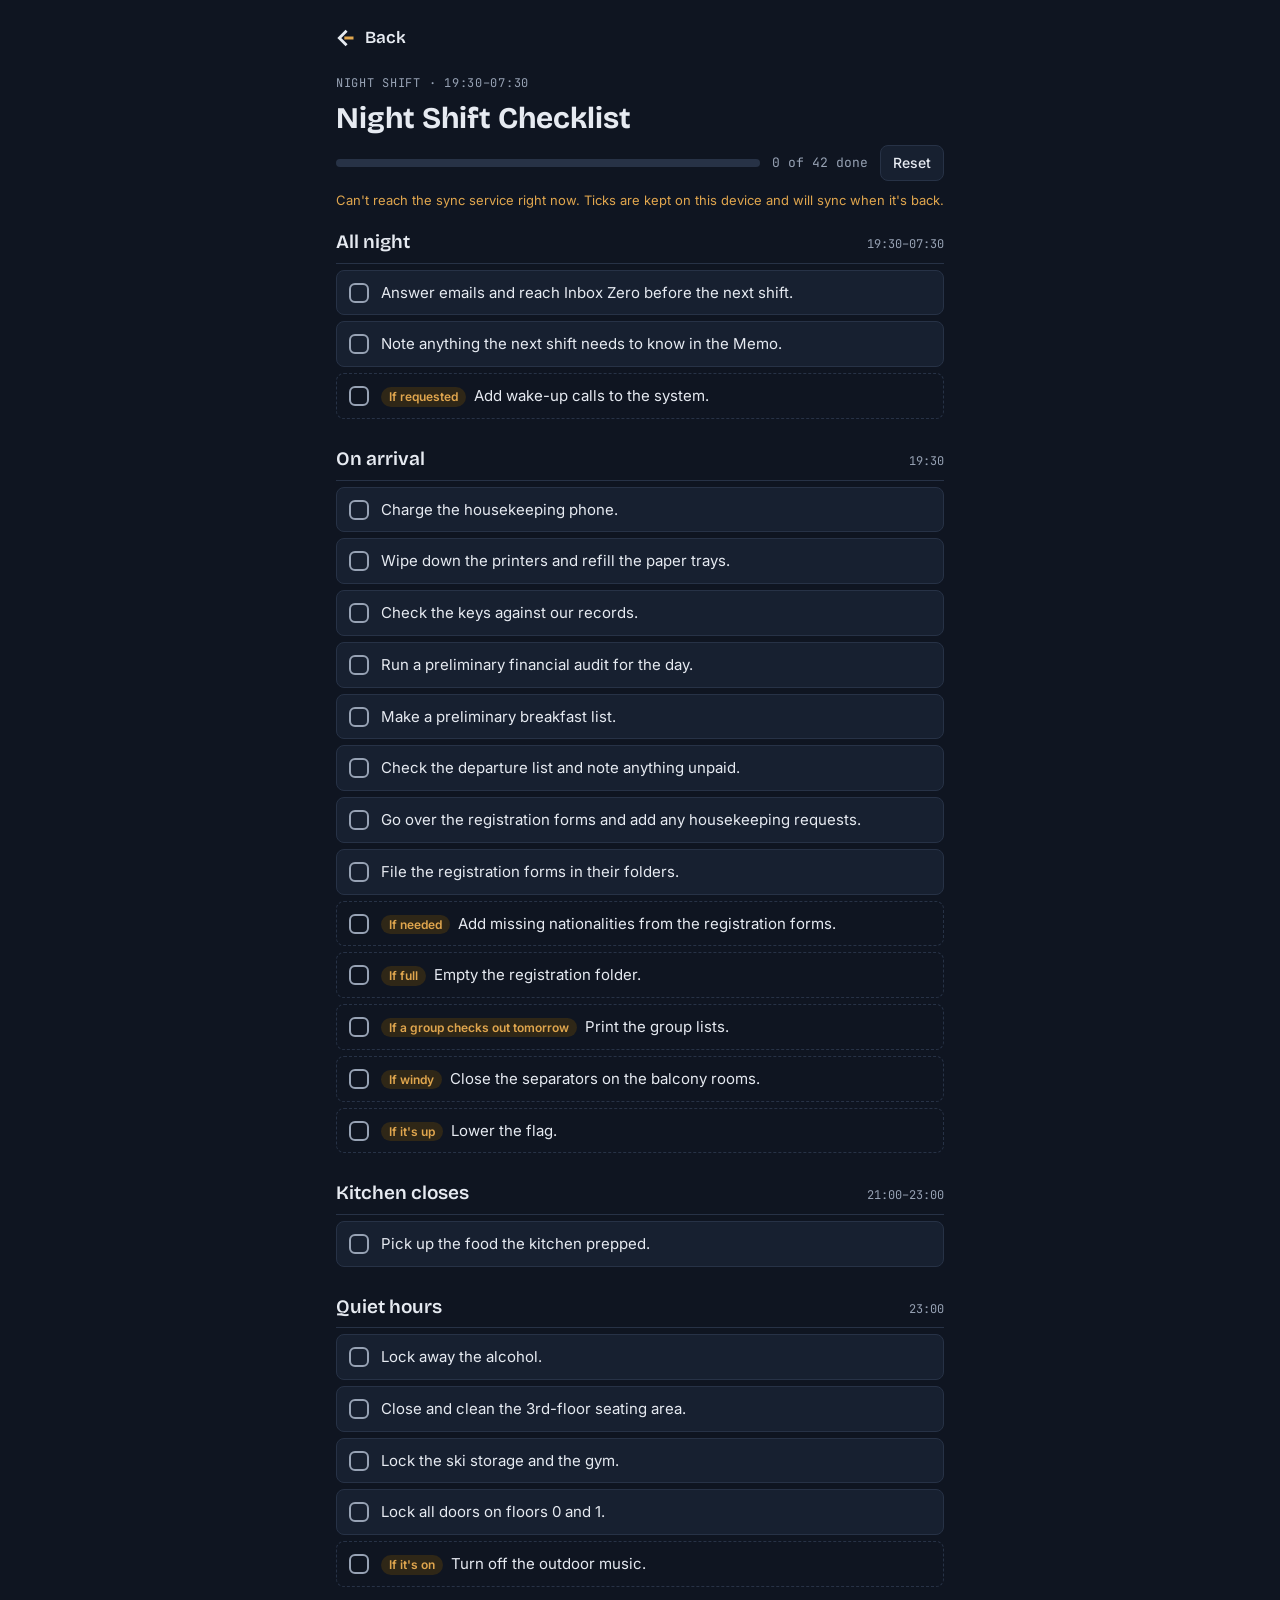
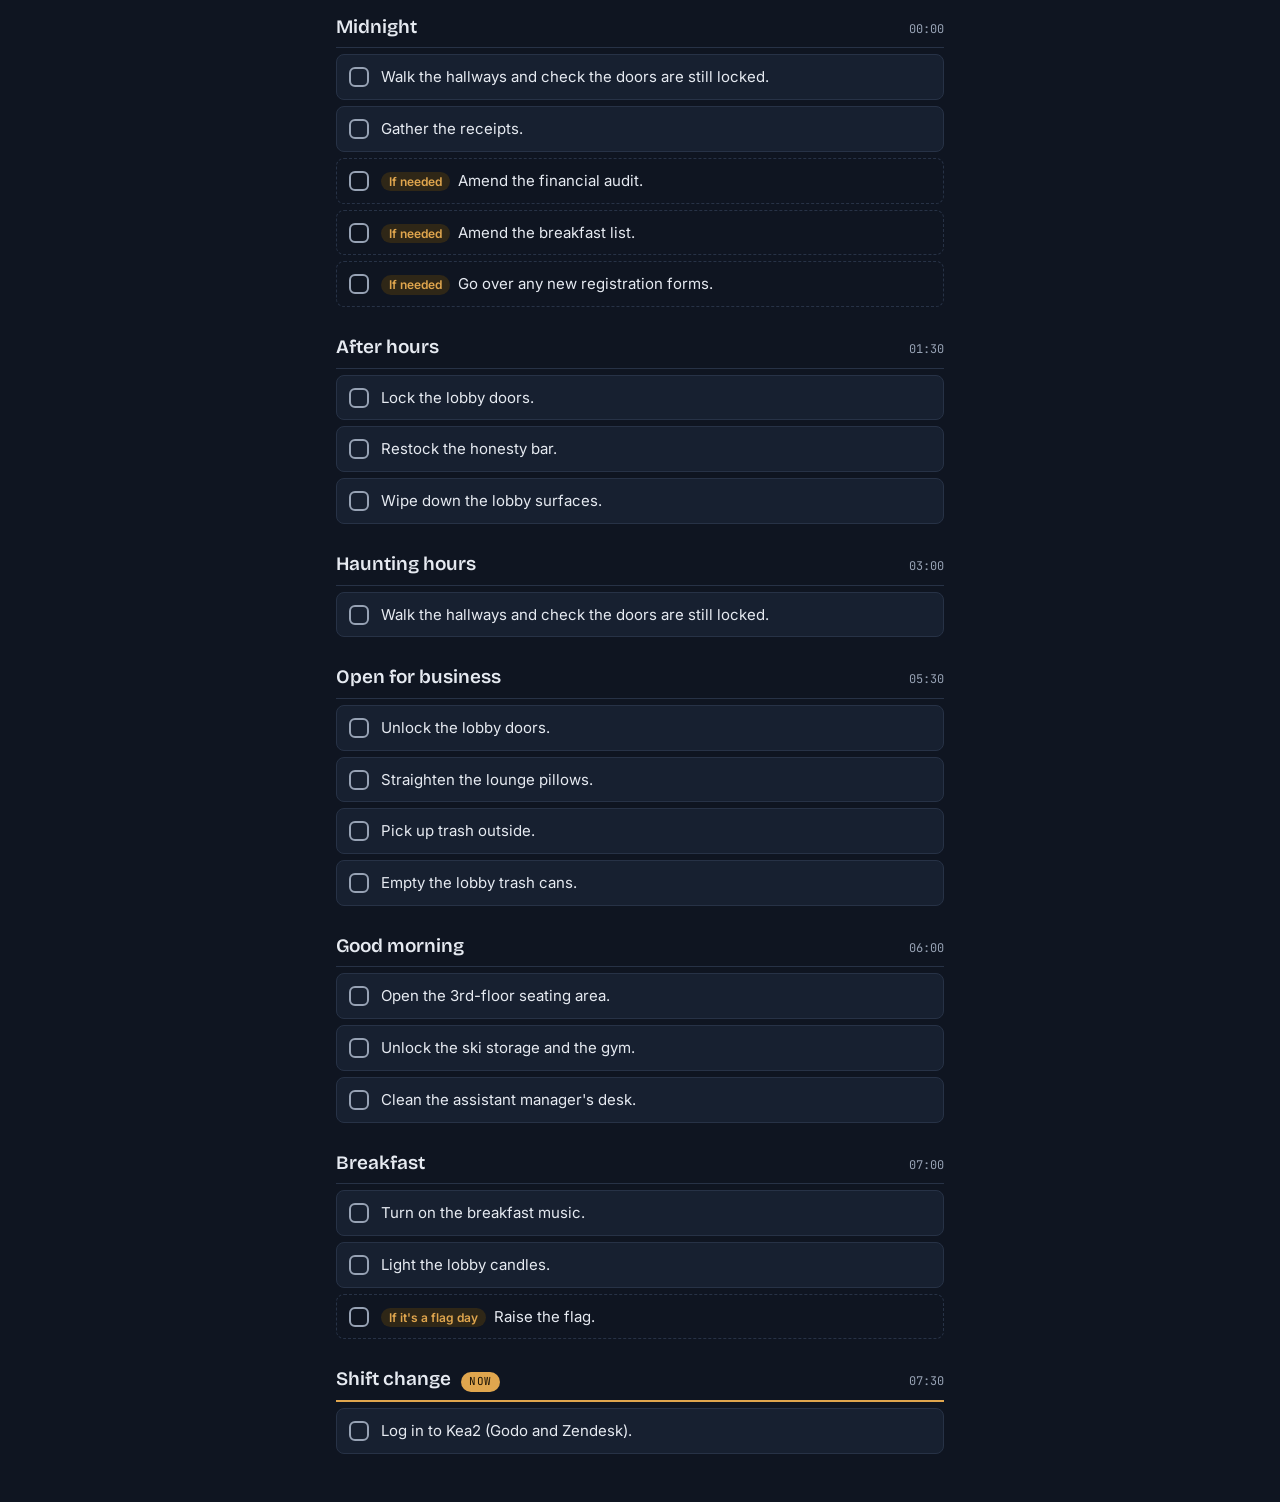
==== commit b510d49c: "Dark only: drop light theme and switch, declare dark colour scheme to browsers and extensions Co-Aut" ====
--- a/checklist/index.html
+++ b/checklist/index.html
@@ -4,8 +4,9 @@
 <meta charset="utf-8">
 <meta name="viewport" content="width=device-width, initial-scale=1, viewport-fit=cover">
 <title>Egilsson - Checklist</title>
-<meta name="theme-color" content="#eef1f6" media="(prefers-color-scheme: light)">
-<meta name="theme-color" content="#0f1521" media="(prefers-color-scheme: dark)">
+<meta name="color-scheme" content="dark">
+<meta name="theme-color" content="#0f1521">
+<meta name="darkreader-lock">
 <link rel="icon" type="image/png" sizes="32x32" href="../assets/favicon-32.png">
 <link rel="apple-touch-icon" href="../assets/icon-180.png">
 <link rel="manifest" href="../checklist/manifest.webmanifest">
@@ -17,7 +18,6 @@
 <link rel="preconnect" href="https://fonts.gstatic.com" crossorigin>
 <link rel="stylesheet" href="https://fonts.googleapis.com/css2?family=Bricolage+Grotesque:opsz,wght@12..96,600;12..96,700&family=Inter:wght@400;500;600&family=JetBrains+Mono:wght@500&display=swap">
 <link rel="stylesheet" href="../assets/site.css">
-<script src="../assets/theme.js"></script>
 <style>
 /* One narrow column, the shift read top to bottom by clock time; the all-night tasks pinned first, the current block marked "Now". */
 .wrap{display:flex;flex-direction:column;gap:18px}
--- a/assets/site.css
+++ b/assets/site.css
@@ -1,22 +1,13 @@
-/* egilsson.me: one set of tokens for every page. Deep navy and brass in the dark, paper and bronze in the light. */
+/* egilsson.me: one set of tokens for every page. Dark only: deep navy and brass. */
 :root{
-  --bg:#eef1f6; --surface:#ffffff; --surface2:#f6f8fb; --fg:#17202e; --fg2:#3a4556; --muted:#5d6878; --line:#d8dee8;
-  --accent:#9a6414; --accent-2:#7e510f; --accent-soft:#f6ead6; --on-accent:#ffffff; --done:#2f7a55;
+  --bg:#0f1521; --surface:#172030; --surface2:#1b2638; --fg:#e6eaf1; --fg2:#c3cad6; --muted:#97a2b4; --line:#273246;
+  --accent:#e0a64e; --accent-2:#c98a2c; --accent-soft:#2f2717; --on-accent:#1a1205; --done:#6cc596;
   --feat-a:#e8b25d; --feat-b:#c98a2c; --on-feat:#1a1205;
   --f-display:"Bricolage Grotesque","Segoe UI",system-ui,sans-serif;
   --f-body:"Inter",system-ui,-apple-system,sans-serif;
   --f-mono:"JetBrains Mono",ui-monospace,Menlo,monospace;
-  color-scheme:light;
+  color-scheme:dark;
 }
-@media (prefers-color-scheme: dark){:root:not([data-theme="light"]){
-  --bg:#0f1521; --surface:#172030; --surface2:#1b2638; --fg:#e6eaf1; --fg2:#c3cad6; --muted:#97a2b4; --line:#273246;
-  --accent:#e0a64e; --accent-2:#c98a2c; --accent-soft:#2f2717; --on-accent:#1a1205; --done:#6cc596;
-  color-scheme:dark}}
-:root[data-theme="dark"]{
-  --bg:#0f1521; --surface:#172030; --surface2:#1b2638; --fg:#e6eaf1; --fg2:#c3cad6; --muted:#97a2b4; --line:#273246;
-  --accent:#e0a64e; --accent-2:#c98a2c; --accent-soft:#2f2717; --on-accent:#1a1205; --done:#6cc596;
-  color-scheme:dark}
-:root[data-theme="light"]{color-scheme:light}
 *{box-sizing:border-box}
 html{-webkit-text-size-adjust:100%}
 body{margin:0;background:var(--bg);color:var(--fg);font-family:var(--f-body);font-size:15px;line-height:1.45;min-height:100vh;min-height:100dvh}
@@ -36,12 +27,3 @@
 :focus-visible{outline:2px solid var(--accent);outline-offset:2px}
 @media (prefers-reduced-motion: reduce){*{transition:none!important}}
 
-/* Theme switch: shows the current choice, widens to Auto / Light / Dark on hover, focus or tap */
-.theme-switch{position:fixed;z-index:50;top:max(14px, env(safe-area-inset-top, 0px));right:max(14px, env(safe-area-inset-right, 0px));display:flex;padding:3px;border:1px solid var(--line);border-radius:999px;background:var(--surface);box-shadow:0 4px 14px rgba(0,0,0,.08)}
-.theme-switch button{display:grid;place-items:center;width:30px;height:30px;padding:0;border:0;border-radius:999px;background:none;color:var(--muted);cursor:pointer;overflow:hidden;transition:width .2s ease,opacity .15s ease,background .15s,color .15s}
-.theme-switch button:not([aria-pressed="true"]){width:0;opacity:0;pointer-events:none}
-.theme-switch.open button,.theme-switch:has(:focus-visible) button{width:30px;opacity:1;pointer-events:auto}
-@media (hover: hover){.theme-switch:hover button{width:30px;opacity:1;pointer-events:auto}}
-.theme-switch button:hover{color:var(--fg)}
-.theme-switch button[aria-pressed="true"]{background:var(--accent-soft);color:var(--accent)}
-.theme-switch svg{flex:none;width:16px;height:16px}
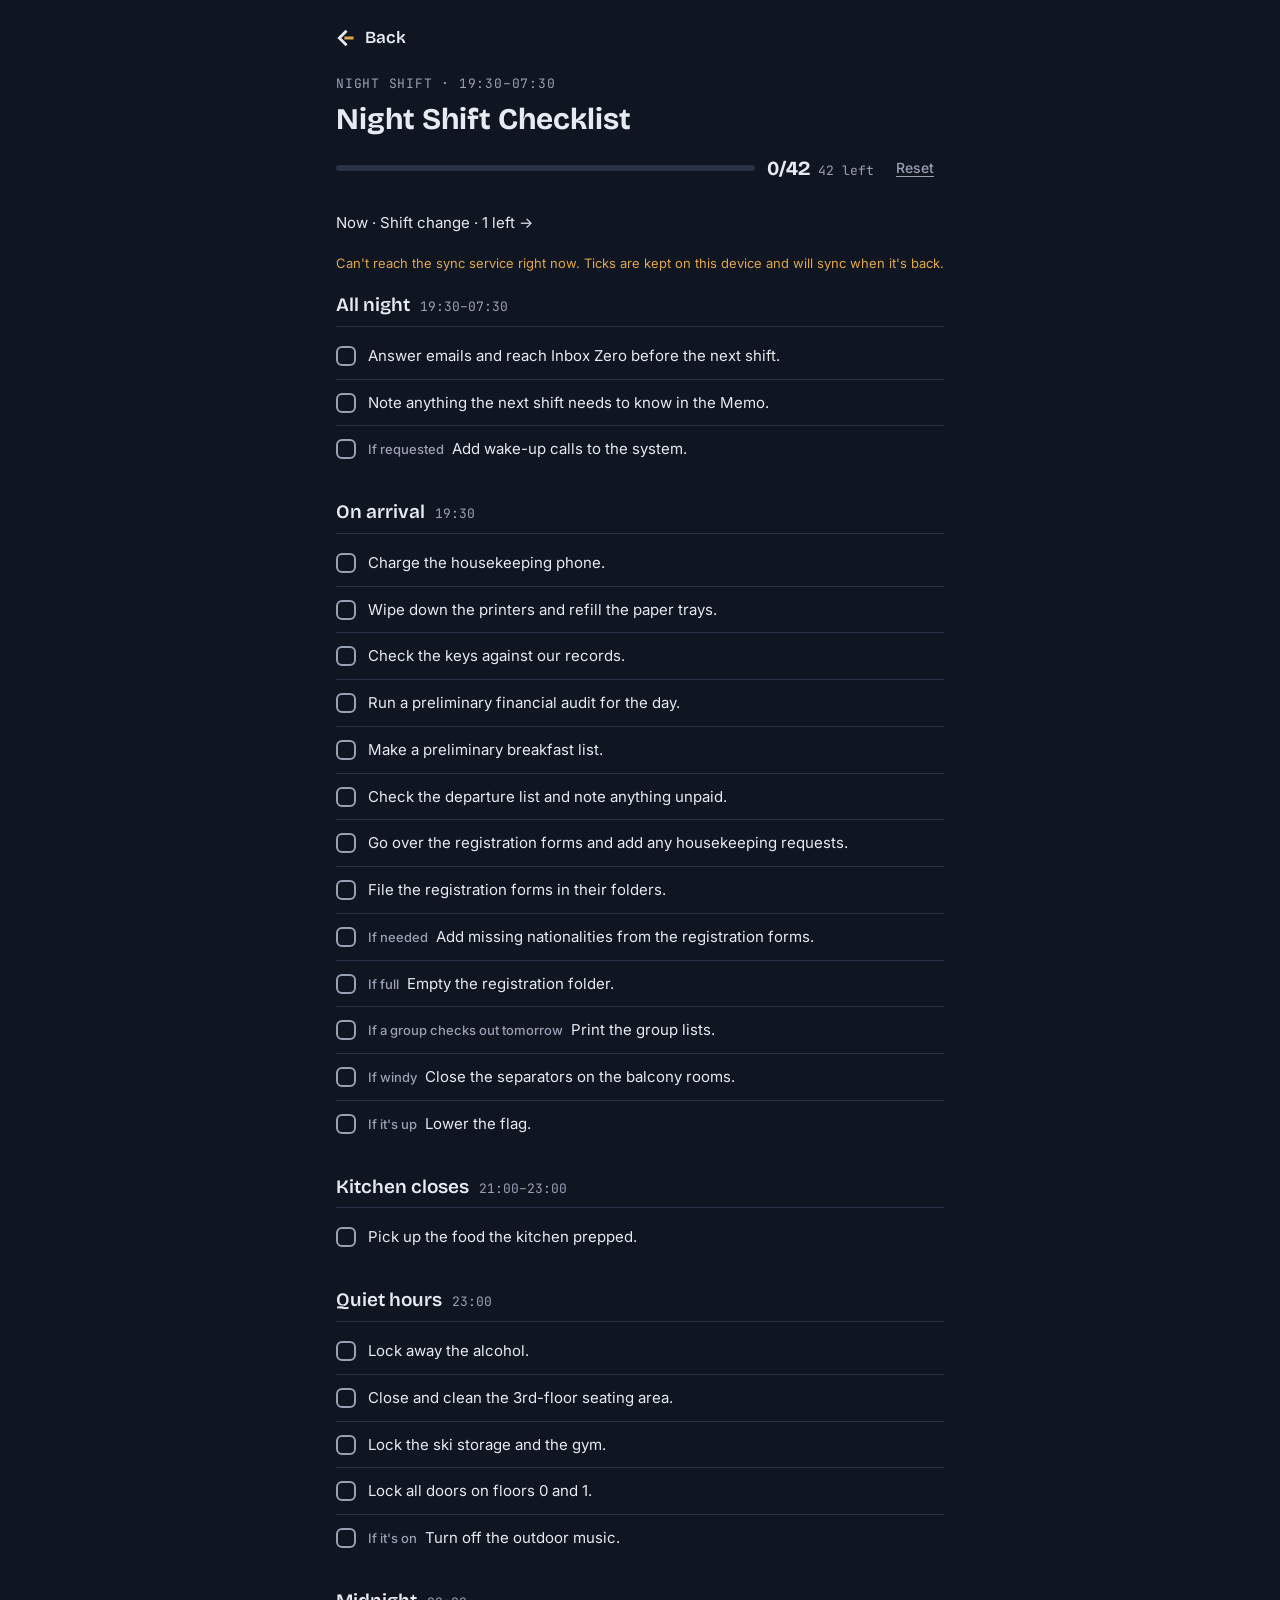
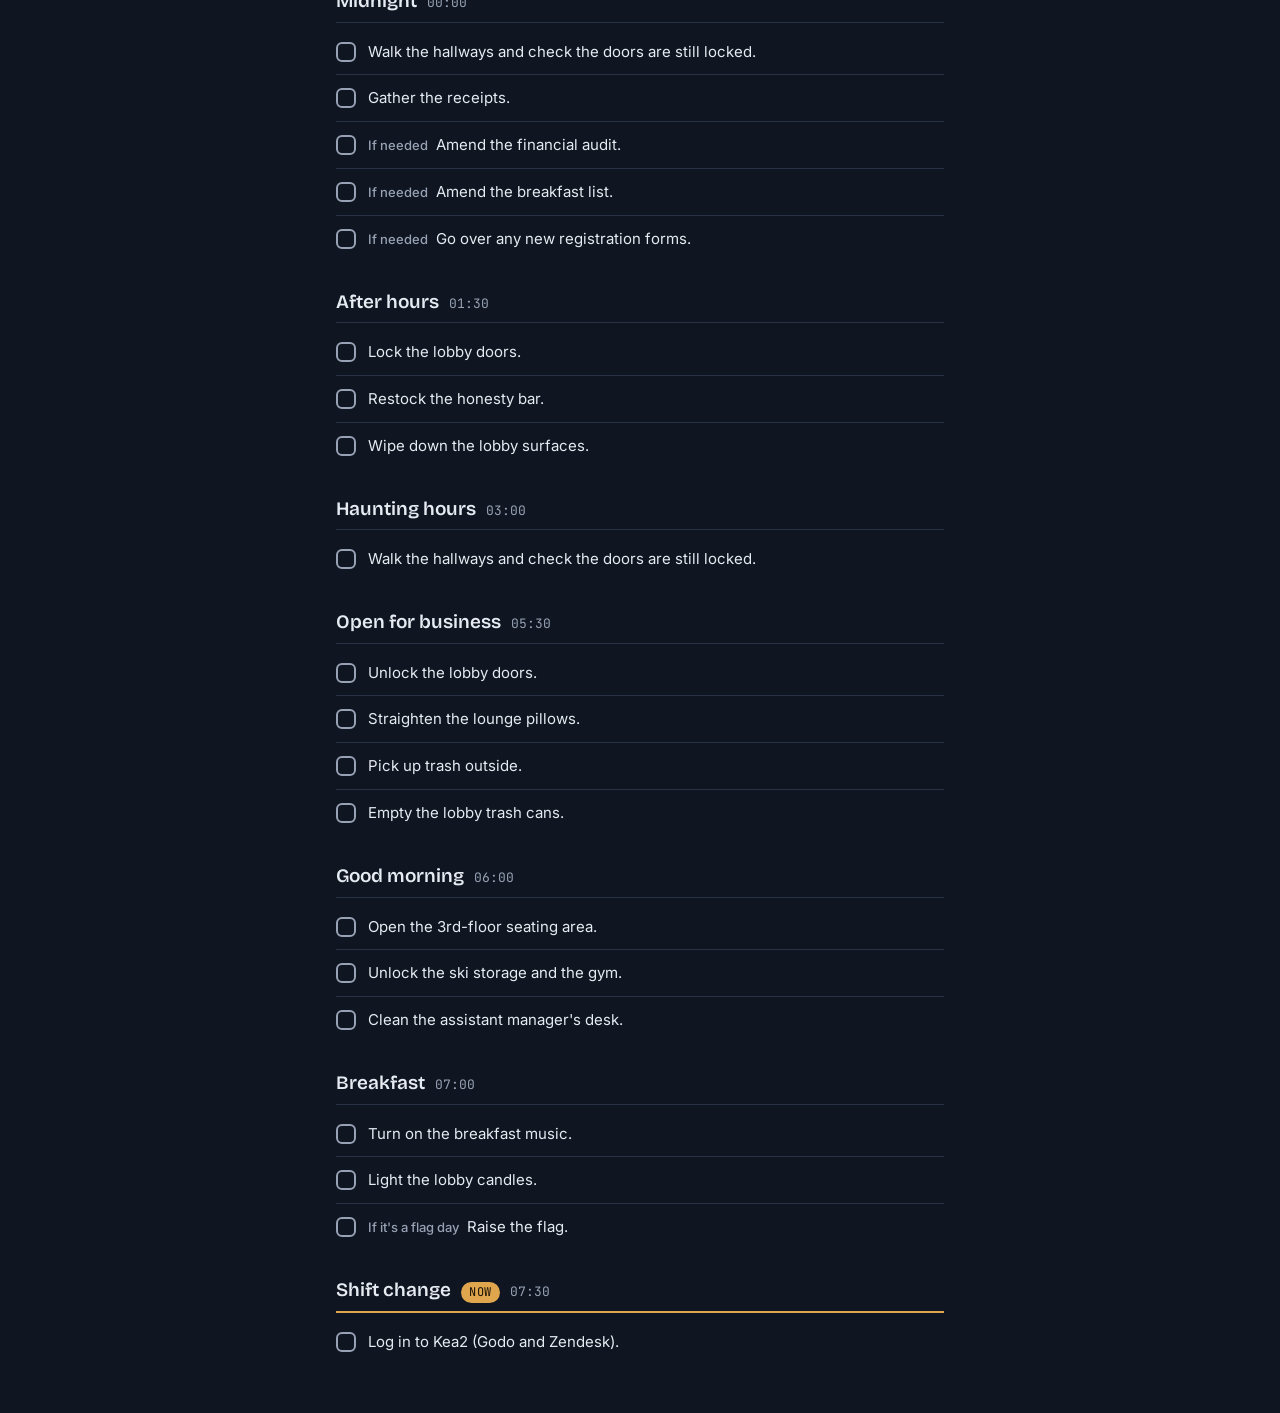
==== commit a2be56f9: "Apply checklist UI review: rows, tap targets, progress, Now link Carry out docs/ui-reviews/ui-refine" ====
--- a/checklist/index.html
+++ b/checklist/index.html
@@ -22,38 +22,39 @@
 /* One narrow column, the shift read top to bottom by clock time; the all-night tasks pinned first, the current block marked "Now". */
 .wrap{display:flex;flex-direction:column;gap:18px}
 header{display:flex;flex-direction:column;gap:10px}
-.eyebrow{font-family:var(--f-mono);font-size:12px;letter-spacing:.06em;text-transform:uppercase;color:var(--muted)}
+.eyebrow{font-family:var(--f-mono);font-size:13px;letter-spacing:.06em;text-transform:uppercase;color:var(--muted)}
 h1{font-family:var(--f-display);font-weight:700;font-size:30px;line-height:1.1;margin:0;text-wrap:balance}
 .bar{display:flex;align-items:center;gap:12px;flex-wrap:wrap}
-.progress{flex:1 1 180px;height:8px;border-radius:99px;background:var(--line);overflow:hidden;min-width:0}
+.progress{flex:1 1 180px;height:6px;border-radius:99px;background:var(--line);overflow:hidden;min-width:0}
 .progress i{display:block;height:100%;width:0;background:var(--done);transition:width .3s}
-.count{font-family:var(--f-mono);font-size:13px;color:var(--muted);font-variant-numeric:tabular-nums}
+.count{font-family:var(--f-display);font-size:20px;font-weight:600;color:var(--fg);font-variant-numeric:tabular-nums;white-space:nowrap}
+.count span{font-family:var(--f-mono);font-size:13px;font-weight:400;color:var(--muted);margin-left:8px}
 button{font:inherit;cursor:pointer;border-radius:8px}
-.reset{border:1px solid var(--line);background:var(--surface);color:var(--fg);padding:7px 12px;font-size:14px;font-weight:500}
+.reset{border:0;background:none;color:var(--muted);min-height:44px;padding:0 10px;font-size:14px;font-weight:500;text-decoration:underline;text-underline-offset:3px}
 .reset.armed{background:var(--accent);border-color:var(--accent);color:var(--on-accent)}
-.reset:hover{border-color:var(--accent)}
+.reset:hover{color:var(--fg)}
 .reset:focus-visible,.item:focus-visible,.undo:focus-visible,.toggle:focus-visible{outline:2px solid var(--accent);outline-offset:2px}
 .note{font-size:13px;color:var(--muted);margin:0}
 section{display:flex;flex-direction:column;gap:6px}
 main{display:flex;flex-direction:column;gap:26px}
 .sec-head{display:flex;align-items:baseline;gap:10px;padding-bottom:7px;border-bottom:1px solid var(--line);flex-wrap:wrap}
-.time{font-family:var(--f-mono);font-size:12px;color:var(--muted);font-variant-numeric:tabular-nums;order:3;margin-left:auto}
+.time{font-family:var(--f-mono);font-size:13px;color:var(--muted);font-variant-numeric:tabular-nums;order:2}
 h2{font-family:var(--f-display);font-weight:600;font-size:19px;margin:0;min-width:0}
-.left{font-family:var(--f-mono);font-size:12px;color:var(--muted);font-variant-numeric:tabular-nums}
-.pill{font-family:var(--f-mono);font-size:11px;letter-spacing:.05em;text-transform:uppercase;padding:2px 8px;border-radius:99px}
+.left{font-family:var(--f-mono);font-size:13px;color:var(--muted);font-variant-numeric:tabular-nums;order:3;margin-left:auto}
+.pill{font-family:var(--f-mono);font-size:12px;letter-spacing:.05em;text-transform:uppercase;padding:2px 8px;border-radius:99px}
 .pill.now{background:var(--accent);color:var(--on-accent)}
-.pill.clear{color:var(--done);padding-left:0}
+.pill.clear{font-family:var(--f-mono);font-size:13px;text-transform:none;letter-spacing:0;color:var(--done);padding:0;order:3;margin-left:auto}
 section.is-now .sec-head{border-bottom:2px solid var(--accent)}
-.list{display:flex;flex-direction:column;gap:6px;list-style:none;margin:0;padding:0}
-.item{display:flex;align-items:flex-start;gap:12px;width:100%;text-align:left;background:var(--surface);border:1px solid var(--line);color:var(--fg);padding:11px 12px;font-size:15px;transition:border-color .15s,background .15s}
-.item:hover{border-color:var(--accent)}
+.list{display:flex;flex-direction:column;gap:0;list-style:none;margin:0;padding:0}
+.item{display:flex;align-items:flex-start;gap:12px;width:100%;text-align:left;background:none;border:0;border-radius:0;border-bottom:1px solid var(--line);color:var(--fg);min-height:46px;padding:12px 0;font-size:15px;transition:border-color .15s,background .15s}
+.list li:last-child .item{border-bottom:0}
 .item:hover .box{border-color:var(--accent)}
 .item:active{background:var(--accent-soft)}
-.item.cond-item{background:transparent;border-style:dashed}
+/* Conditions are a small grey label on the row, not a box. */
 .box{flex:none;width:20px;height:20px;border:2px solid var(--muted);border-radius:6px;margin-top:1px;transition:border-color .15s}
 .item .t{min-width:0;display:flex;flex-wrap:wrap;gap:4px 8px;align-items:baseline}
-.when{font-size:12px;font-weight:600;color:var(--accent);background:var(--accent-soft);padding:1px 8px;border-radius:99px;white-space:nowrap}
-.toggle{align-self:flex-start;background:none;border:0;color:var(--muted);font-size:13px;padding:4px 0;text-decoration:underline;text-underline-offset:3px}
+.when{font-size:13px;font-weight:500;color:var(--muted);white-space:nowrap}
+.toggle{display:inline-flex;align-items:center;min-height:44px;align-self:flex-start;background:none;border:0;color:var(--muted);font-size:13px;padding:0;text-decoration:underline;text-underline-offset:3px}
 .toggle:hover{color:var(--fg)}
 .donelist{display:flex;flex-direction:column;gap:2px;list-style:none;margin:0;padding:0}
 .undo{display:flex;gap:10px;align-items:center;width:100%;text-align:left;background:none;border:0;color:var(--muted);padding:6px 12px;font-size:14px}
@@ -61,7 +62,11 @@
 .undo .chk{color:var(--done);font-weight:600}
 .undo:hover .tx{color:var(--fg)}
 .note.warn{color:var(--accent)}
+.donehint{margin:0 0 4px;font-size:13px;color:var(--muted)}
 .back{margin-bottom:0}
+[hidden]{display:none!important}
+.nowlink{display:flex;align-items:center;min-height:44px;font-size:15px;color:var(--fg);text-decoration:none;gap:8px}
+.nowlink:hover{color:var(--accent)}
 @media (display-mode: standalone){.back{display:none}}
 </style>
 </head>
@@ -76,6 +81,7 @@
       <span class="count" id="count">0 of 0 done</span>
       <button class="reset" id="reset" type="button">Reset</button>
     </div>
+    <a class="nowlink" id="nowlink" href="#" hidden></a>
     <p class="note" id="note">Tick a task and it tucks away. The list clears itself at noon and syncs across devices.</p>
   </header>
   <main id="sections"></main>
@@ -162,6 +168,7 @@
   let count = 0;
   for (const s of SECTIONS){
     const sec = document.createElement("section");
+    sec.id = s.id;
     if (s.id === nowId) sec.className = "is-now";
     const left = s.items.filter(([id]) => !done[id]);
     const fin = s.items.filter(([id]) => done[id]);
@@ -195,6 +202,8 @@
       t.onclick = () => { openDone[s.id] = !openDone[s.id]; render(); };
       sec.append(t);
       if (openDone[s.id]){
+        const hint = document.createElement("p"); hint.className = "donehint"; hint.textContent = "Tap an item to put it back.";
+        sec.append(hint);
         const ul = document.createElement("ul"); ul.className = "donelist";
         for (const [id, text, cond] of fin){
           const li = document.createElement("li");
@@ -210,7 +219,18 @@
     }
     host.append(sec);
   }
-  document.getElementById("count").textContent = count + " of " + TOTAL + " done";
+  const cEl = document.getElementById("count");
+  cEl.innerHTML = "";
+  const big = document.createElement("b"); big.textContent = count + "/" + TOTAL;
+  const small = document.createElement("span"); small.textContent = (TOTAL - count) + " left";
+  cEl.append(big, small);
+  const nl = document.getElementById("nowlink");
+  const nowSec = SECTIONS.find(s => s.id === nowId);
+  if (nowSec){
+    const nLeft = nowSec.items.filter(([id]) => !done[id]).length;
+    nl.hidden = false; nl.href = "#" + nowSec.id;
+    nl.textContent = "Now · " + nowSec.title + " · " + nLeft + " left →";
+  } else nl.hidden = true;
   document.getElementById("prog").style.width = (count/TOTAL*100) + "%";
 }
 
@@ -250,7 +270,16 @@
 function disarm(){ clearTimeout(armTimer); resetBtn.classList.remove("armed"); resetBtn.textContent = "Reset"; }
 
 const note = document.getElementById("note"), noteText = note.textContent;
-function setOffline(off){ note.textContent = off ? "Can't reach the sync service right now. Ticks are kept on this device and will sync when it's back." : noteText; note.classList.toggle("warn", off); }
+// The explanation shows only on the first visit on this device; the offline warning always shows.
+const NOTE_KEY = "nightshift-note-seen";
+let noteHidden = false;
+try { if (localStorage.getItem(NOTE_KEY)) noteHidden = true; else localStorage.setItem(NOTE_KEY, "1"); } catch(e){}
+note.hidden = noteHidden;
+function setOffline(off){
+  note.hidden = off ? false : noteHidden;
+  note.textContent = off ? "Can't reach the sync service right now. Ticks are kept on this device and will sync when it's back." : noteText;
+  note.classList.toggle("warn", off);
+}
 
 // Start from this device's copy, then take the shared one and check it every 20 s.
 try { const s = JSON.parse(localStorage.getItem(LS_KEY)); if (s && s.done) state = s; } catch(e){}
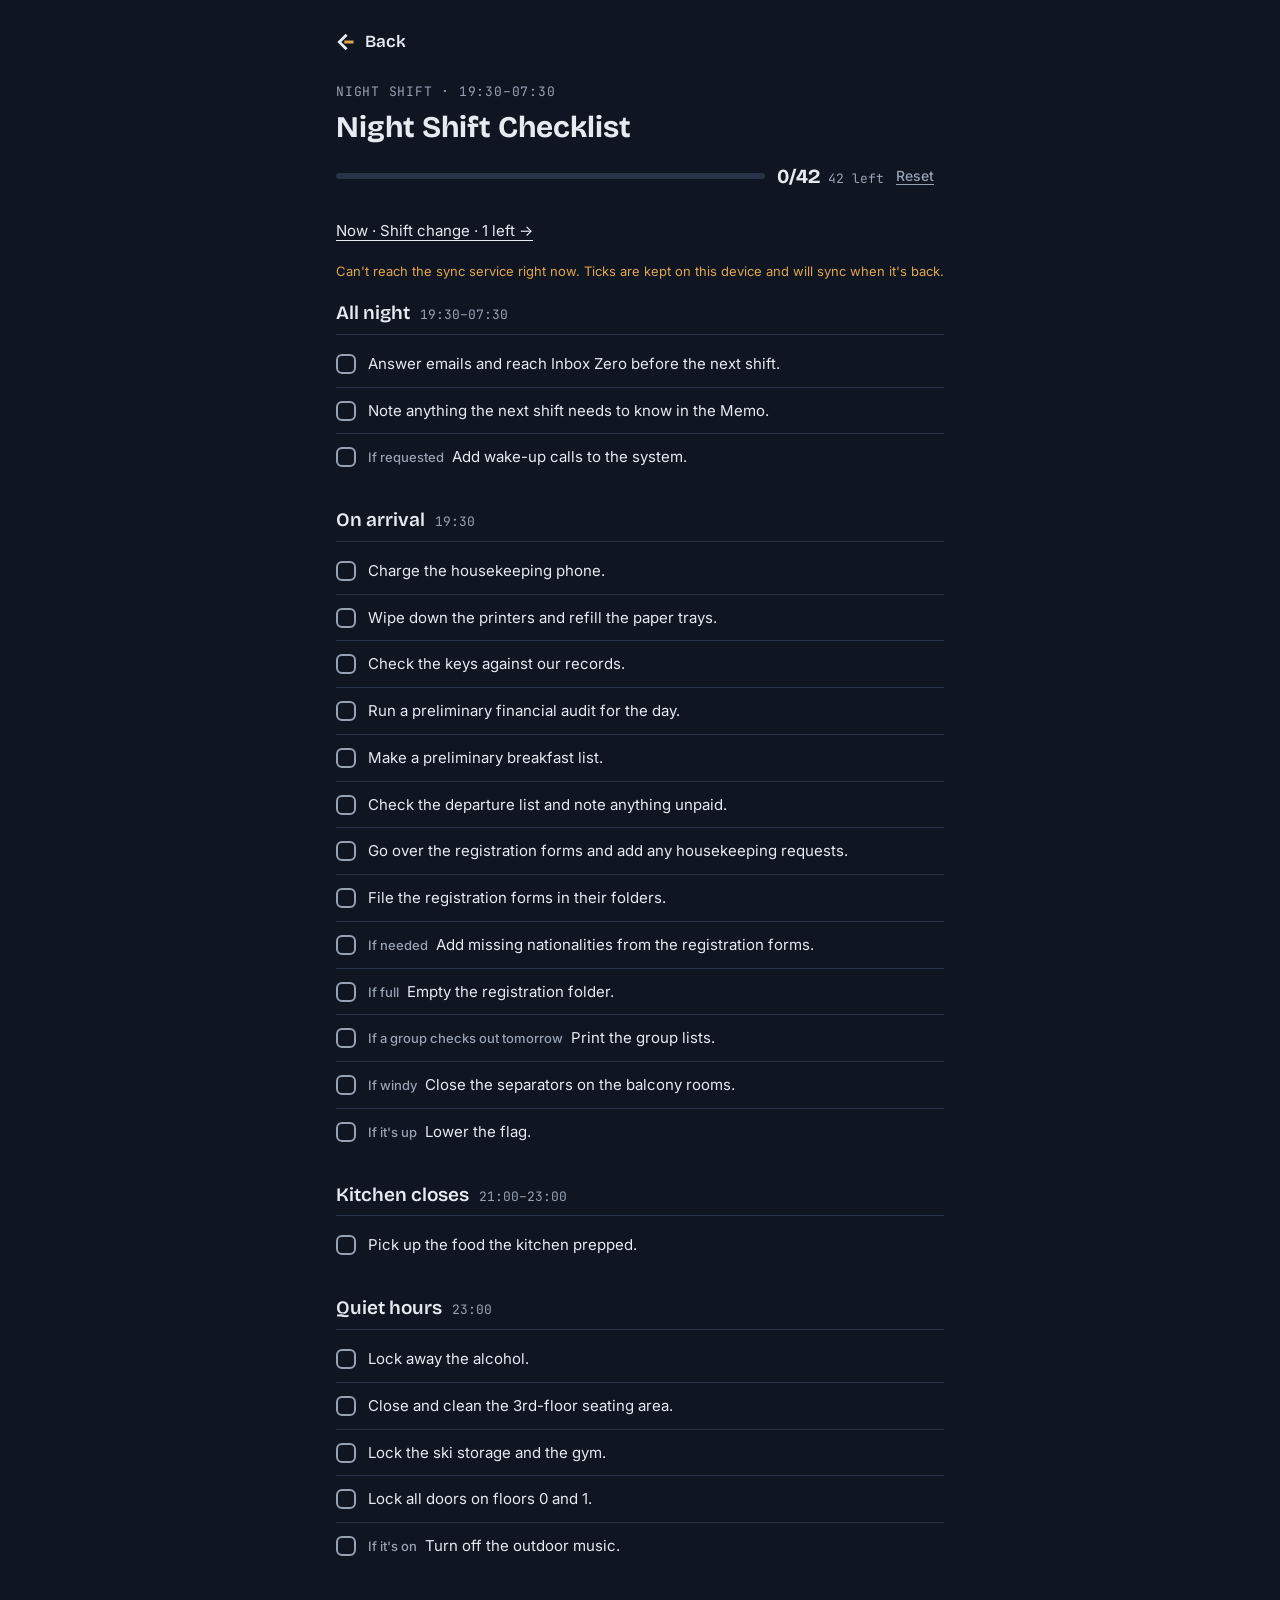
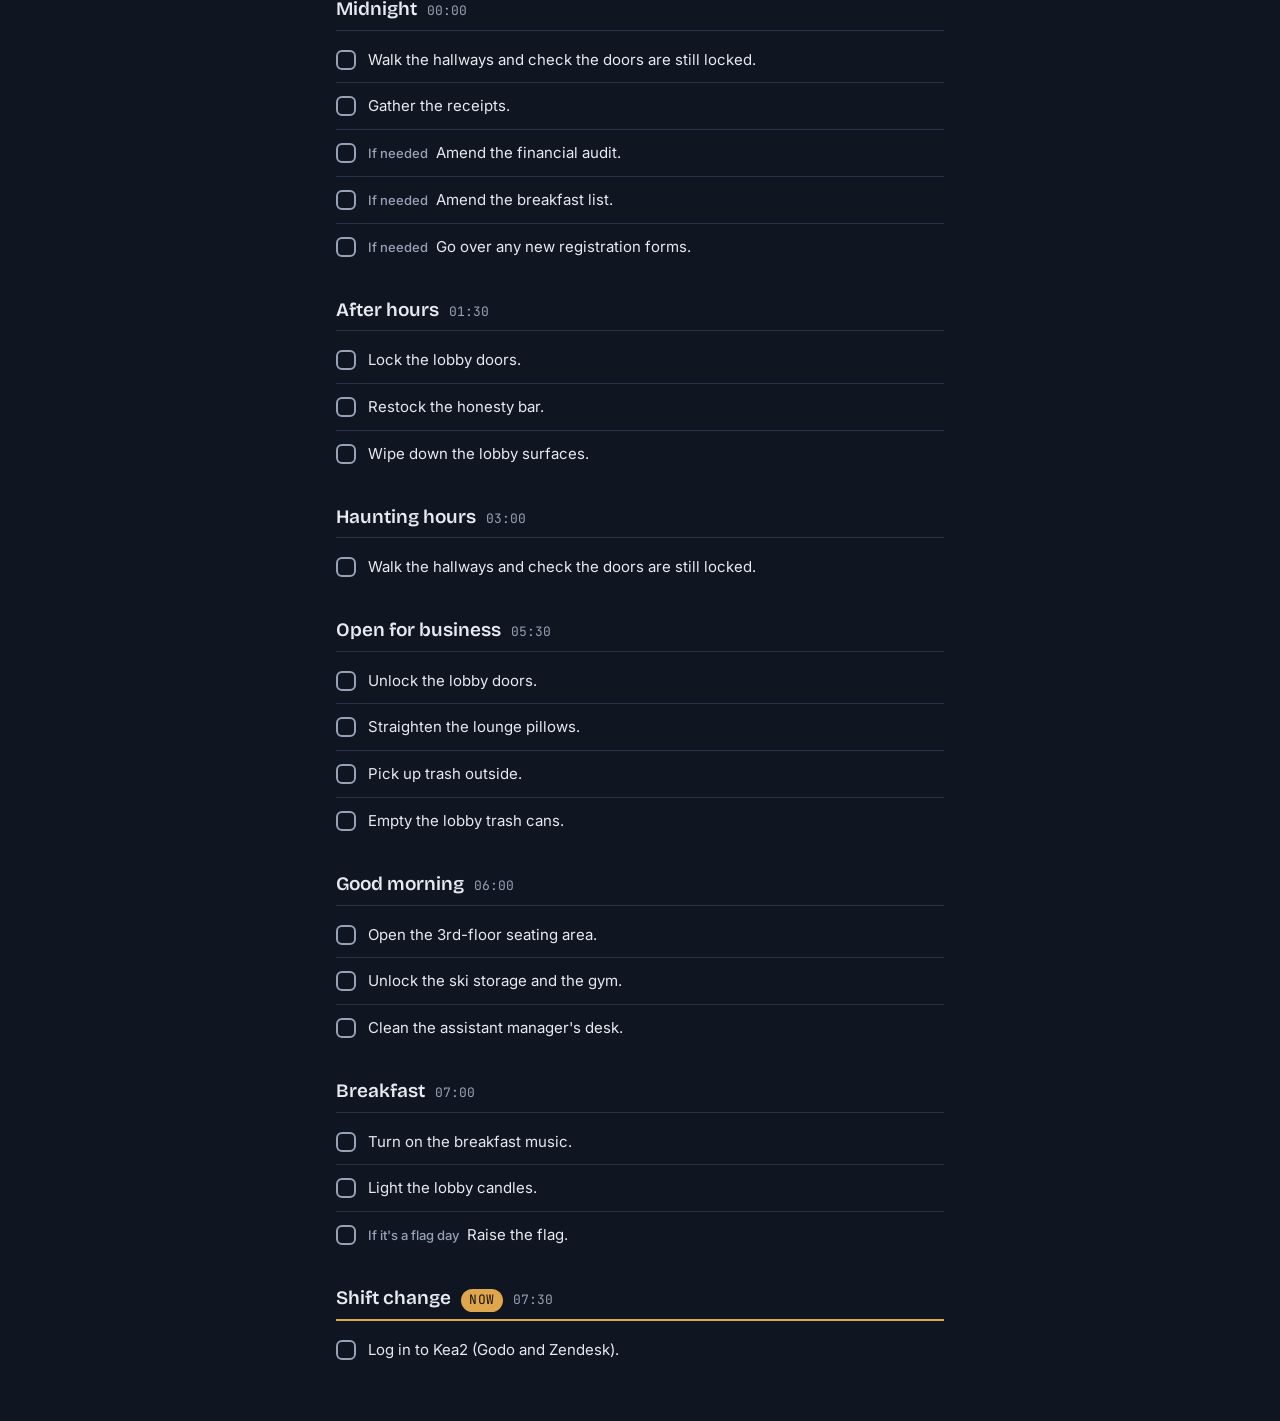
==== commit 8c34ef89: "Checklist verify fixes: 44px done rows, jump spacing, Reset align Verify of ui-refine-checklist pass" ====
--- a/checklist/index.html
+++ b/checklist/index.html
@@ -30,18 +30,18 @@
 .count{font-family:var(--f-display);font-size:20px;font-weight:600;color:var(--fg);font-variant-numeric:tabular-nums;white-space:nowrap}
 .count span{font-family:var(--f-mono);font-size:13px;font-weight:400;color:var(--muted);margin-left:8px}
 button{font:inherit;cursor:pointer;border-radius:8px}
-.reset{border:0;background:none;color:var(--muted);min-height:44px;padding:0 10px;font-size:14px;font-weight:500;text-decoration:underline;text-underline-offset:3px}
+.reset{border:0;background:none;color:var(--muted);min-height:44px;margin-left:-10px;padding:0 10px;font-size:14px;font-weight:500;text-decoration:underline;text-underline-offset:3px}
 .reset.armed{background:var(--accent);border-color:var(--accent);color:var(--on-accent)}
 .reset:hover{color:var(--fg)}
 .reset:focus-visible,.item:focus-visible,.undo:focus-visible,.toggle:focus-visible{outline:2px solid var(--accent);outline-offset:2px}
 .note{font-size:13px;color:var(--muted);margin:0}
-section{display:flex;flex-direction:column;gap:6px}
+section{display:flex;flex-direction:column;gap:6px;scroll-margin-top:16px}
 main{display:flex;flex-direction:column;gap:26px}
 .sec-head{display:flex;align-items:baseline;gap:10px;padding-bottom:7px;border-bottom:1px solid var(--line);flex-wrap:wrap}
 .time{font-family:var(--f-mono);font-size:13px;color:var(--muted);font-variant-numeric:tabular-nums;order:2}
 h2{font-family:var(--f-display);font-weight:600;font-size:19px;margin:0;min-width:0}
 .left{font-family:var(--f-mono);font-size:13px;color:var(--muted);font-variant-numeric:tabular-nums;order:3;margin-left:auto}
-.pill{font-family:var(--f-mono);font-size:12px;letter-spacing:.05em;text-transform:uppercase;padding:2px 8px;border-radius:99px}
+.pill{font-family:var(--f-mono);font-size:13px;letter-spacing:.05em;text-transform:uppercase;padding:2px 8px;border-radius:99px}
 .pill.now{background:var(--accent);color:var(--on-accent)}
 .pill.clear{font-family:var(--f-mono);font-size:13px;text-transform:none;letter-spacing:0;color:var(--done);padding:0;order:3;margin-left:auto}
 section.is-now .sec-head{border-bottom:2px solid var(--accent)}
@@ -57,7 +57,7 @@
 .toggle{display:inline-flex;align-items:center;min-height:44px;align-self:flex-start;background:none;border:0;color:var(--muted);font-size:13px;padding:0;text-decoration:underline;text-underline-offset:3px}
 .toggle:hover{color:var(--fg)}
 .donelist{display:flex;flex-direction:column;gap:2px;list-style:none;margin:0;padding:0}
-.undo{display:flex;gap:10px;align-items:center;width:100%;text-align:left;background:none;border:0;color:var(--muted);padding:6px 12px;font-size:14px}
+.undo{display:flex;gap:10px;align-items:center;width:100%;text-align:left;background:none;border:0;color:var(--muted);min-height:44px;padding:10px 12px;font-size:14px}
 .undo .tx{text-decoration:line-through}
 .undo .chk{color:var(--done);font-weight:600}
 .undo:hover .tx{color:var(--fg)}
@@ -65,7 +65,7 @@
 .donehint{margin:0 0 4px;font-size:13px;color:var(--muted)}
 .back{margin-bottom:0}
 [hidden]{display:none!important}
-.nowlink{display:flex;align-items:center;min-height:44px;font-size:15px;color:var(--fg);text-decoration:none;gap:8px}
+.nowlink{display:flex;align-items:center;min-height:44px;font-size:15px;color:var(--fg);text-decoration:underline;text-underline-offset:4px;gap:8px}
 .nowlink:hover{color:var(--accent)}
 @media (display-mode: standalone){.back{display:none}}
 </style>
--- a/assets/site.css
+++ b/assets/site.css
@@ -18,7 +18,7 @@
   padding-left:max(16px, env(safe-area-inset-left, 0px));
   padding-right:max(16px, env(safe-area-inset-right, 0px))}
 .page.narrow{max-width:640px}
-.back{display:inline-flex;align-self:flex-start;align-items:center;gap:9px;font-family:var(--f-display);font-weight:600;font-size:17px;text-decoration:none;color:var(--fg);padding:6px 0;margin-bottom:18px}
+.back{display:inline-flex;align-self:flex-start;align-items:center;gap:9px;font-family:var(--f-display);font-weight:600;font-size:17px;text-decoration:none;color:var(--fg);padding:10px 0;margin-bottom:14px}
 .back svg{width:20px;height:20px;overflow:visible}
 .back .chev{stroke:var(--fg)}
 .back .dash{fill:var(--accent);transition:transform .2s ease}
